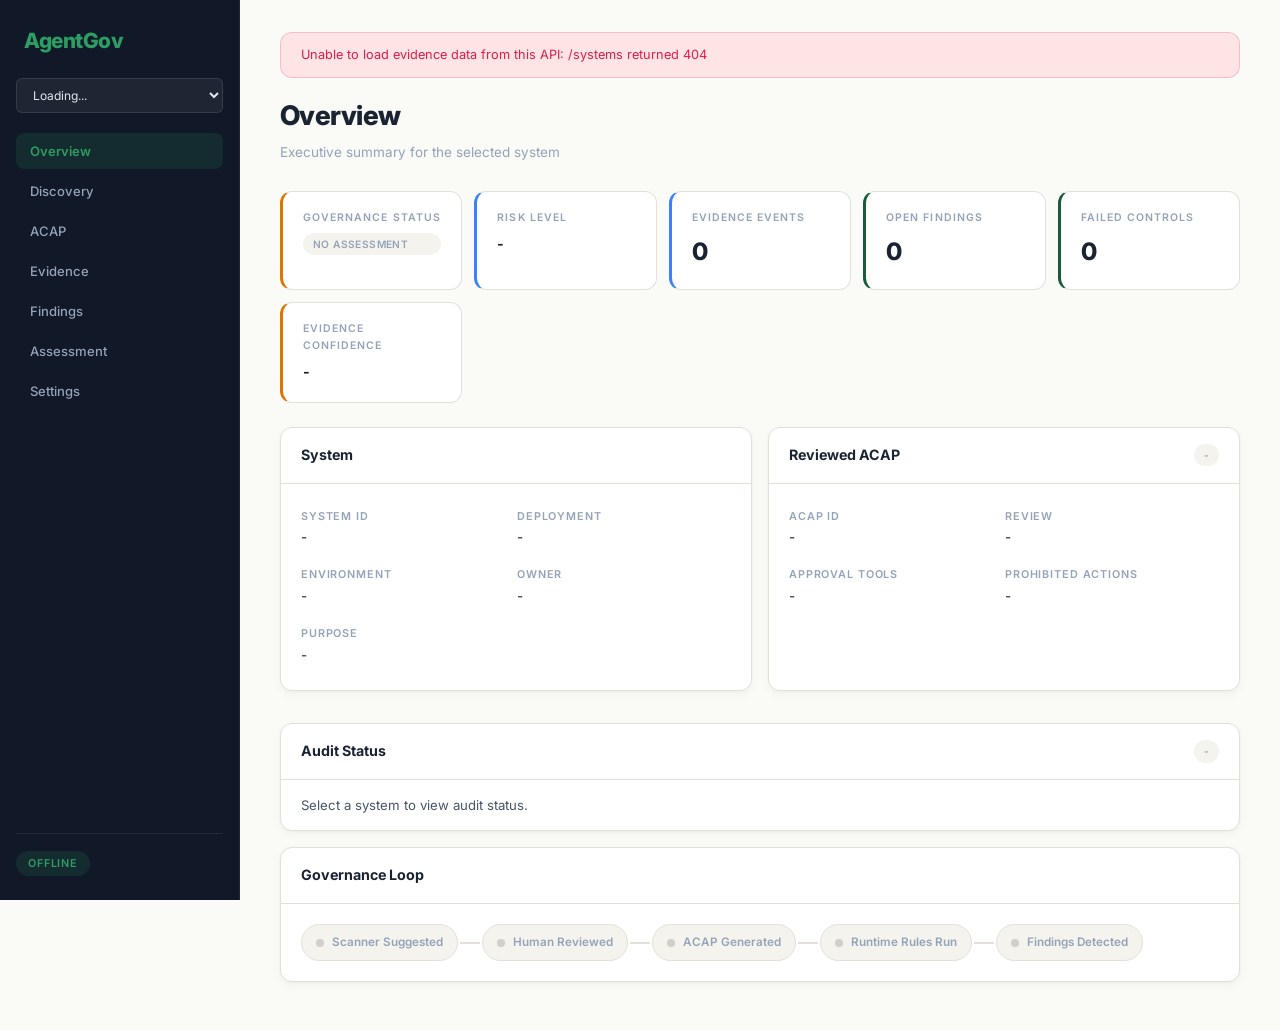
==== services/evidence_api/static/index.html @ bdb76f5e "Initial AgentGov runtime governance platform" ====
<!doctype html>
<html lang="en">
  <head>
    <meta charset="utf-8" />
    <meta name="viewport" content="width=device-width, initial-scale=1" />
    <title>AgentGov - AI Governance Command Center</title>
    <link rel="preconnect" href="https://fonts.googleapis.com" />
    <link rel="preconnect" href="https://fonts.gstatic.com" crossorigin />
    <link href="https://fonts.googleapis.com/css2?family=Inter:wght@400;500;600;700;800&display=swap" rel="stylesheet" />
    <link rel="stylesheet" href="./styles.css" />
  </head>
  <body>
    <div class="app-shell">
      <!-- ── Sidebar ──────────────────────────────────────── -->
      <aside class="sidebar">
        <div class="sidebar-brand">AgentGov</div>
        <select id="systemSelector" class="sidebar-select" aria-label="Select system">
          <option value="">Loading...</option>
        </select>
        <nav class="sidebar-nav">
          <button type="button" class="nav-item active" data-tab="overview">Overview</button>
          <button type="button" class="nav-item" data-tab="discovery">Discovery</button>
          <button type="button" class="nav-item" data-tab="acap">ACAP</button>
          <button type="button" class="nav-item" data-tab="evidence">Evidence</button>
          <button type="button" class="nav-item" data-tab="findings">Findings</button>
          <button type="button" class="nav-item" data-tab="assessment">Assessment</button>
          <button type="button" class="nav-item" data-tab="settings">Settings</button>
        </nav>
        <div class="sidebar-footer">
          <span class="sidebar-status" id="sidebarStatus">Loading</span>
        </div>
      </aside>

      <!-- ── Main content ─────────────────────────────────── -->
      <main class="main-content">
        <div id="errorBanner" class="error-banner hidden" role="alert"></div>

        <!-- ═══ Tab 1: Overview ═══ -->
        <div id="tab-overview" class="tab-panel active">
          <div class="tab-header">
            <div><h1>Overview</h1><p class="tab-subtitle">Executive summary for the selected system</p></div>
          </div>

          <section class="kpi-strip" aria-label="Key indicators">
            <div class="kpi-card" id="kpiStatusCard"><span class="kpi-label">Governance Status</span><span id="kpiStatus" class="kpi-value">-</span><div class="kpi-icon" id="kpiStatusIcon"></div></div>
            <div class="kpi-card accent-info" id="kpiRiskCard"><span class="kpi-label">Risk Level</span><span id="kpiRisk" class="kpi-value">-</span></div>
            <div class="kpi-card accent-info"><span class="kpi-label">Evidence Events</span><strong id="kpiEvents" class="kpi-number">-</strong></div>
            <div class="kpi-card" id="kpiFindingsCard"><span class="kpi-label">Open Findings</span><strong id="kpiFindings" class="kpi-number">-</strong><div class="kpi-icon" id="kpiFindingsIcon"></div></div>
            <div class="kpi-card" id="kpiControlsCard"><span class="kpi-label">Failed Controls</span><strong id="kpiControls" class="kpi-number">-</strong><div class="kpi-icon" id="kpiControlsIcon"></div></div>
            <div class="kpi-card" id="kpiConfidenceCard"><span class="kpi-label">Evidence Confidence</span><span id="kpiConfidence" class="kpi-value">-</span><div class="kpi-icon" id="kpiConfidenceIcon"></div></div>
          </section>

          <div class="card-grid-2">
            <div class="card">
              <div class="card-head"><h2>System</h2></div>
              <dl class="meta-grid">
                <div><dt>System ID</dt><dd id="systemId">-</dd></div>
                <div><dt>Deployment</dt><dd id="systemDeployment">-</dd></div>
                <div><dt>Environment</dt><dd id="systemEnvironment">-</dd></div>
                <div><dt>Owner</dt><dd id="systemOwner">-</dd></div>
                <div class="wide"><dt>Purpose</dt><dd id="systemPurpose">-</dd></div>
              </dl>
            </div>
            <div class="card">
              <div class="card-head"><h2>Reviewed ACAP</h2><span id="acapStatus" class="badge">-</span></div>
              <dl class="meta-grid">
                <div><dt>ACAP ID</dt><dd id="acapId">-</dd></div>
                <div><dt>Review</dt><dd id="acapReview">-</dd></div>
                <div><dt>Approval Tools</dt><dd id="acapApprovalTools">-</dd></div>
                <div><dt>Prohibited Actions</dt><dd id="acapProhibitedCount">-</dd></div>
              </dl>
            </div>
          </div>

          <div class="card" id="auditStatusPanel">
            <div class="card-head"><h2>Audit Status</h2><span id="auditStatusBadge" class="badge">-</span></div>
            <p id="auditNextAction" class="body-text" style="padding:14px 20px;margin:0">-</p>
          </div>

          <div class="card" id="workflowPanel">
            <div class="card-head"><h2>Governance Loop</h2></div>
            <div class="workflow-steps" id="workflowSteps">
              <div class="wf-step" id="wfScan"><span class="wf-dot"></span><span class="wf-label">Scanner Suggested</span></div>
              <div class="wf-arrow"></div>
              <div class="wf-step" id="wfReview"><span class="wf-dot"></span><span class="wf-label">Human Reviewed</span></div>
              <div class="wf-arrow"></div>
              <div class="wf-step" id="wfAcap"><span class="wf-dot"></span><span class="wf-label">ACAP Generated</span></div>
              <div class="wf-arrow"></div>
              <div class="wf-step" id="wfRules"><span class="wf-dot"></span><span class="wf-label">Runtime Rules Run</span></div>
              <div class="wf-arrow"></div>
              <div class="wf-step" id="wfFindings"><span class="wf-dot"></span><span class="wf-label">Findings Detected</span></div>
            </div>
          </div>
        </div>

        <!-- ═══ Tab 2: Discovery ═══ -->
        <div id="tab-discovery" class="tab-panel">
          <div class="tab-header">
            <div><h1>Capability Discovery</h1><p class="tab-subtitle">Scanner-discovered capabilities awaiting review</p></div>
          </div>

          <div class="card" id="discoveryUploadPanel">
            <div class="card-head"><h2>Upload Discovery</h2></div>
            <div class="upload-form">
              <input type="file" id="discoveryFile" accept=".json" />
              <input type="text" id="discoverySystemId" placeholder="System ID" class="form-input" />
              <button type="button" id="btnUploadDiscovery" class="btn-primary">Upload</button>
            </div>
          </div>

          <div class="card" id="scanSummaryPanel" style="display:none">
            <div class="card-head"><h2>Scan Summary</h2><span id="scanUploadId" class="badge">-</span></div>
            <dl class="meta-grid" id="scanSummaryGrid">
              <div><dt>Files Scanned</dt><dd id="scanFilesScanned">-</dd></div>
              <div><dt>Functions Seen</dt><dd id="scanFunctionsSeen">-</dd></div>
              <div><dt>Candidates Found</dt><dd id="scanCandidatesFound">-</dd></div>
              <div><dt>Model Surface</dt><dd id="scanModelSurface">-</dd></div>
              <div><dt>High Risk</dt><dd id="scanHighRisk">-</dd></div>
              <div><dt>Medium Risk</dt><dd id="scanMediumRisk">-</dd></div>
              <div><dt>Low Risk</dt><dd id="scanLowRisk">-</dd></div>
              <div><dt>Uploaded</dt><dd id="scanUploadedAt">-</dd></div>
            </dl>
          </div>

          <div class="risk-filters" id="riskFilters" style="display:none">
            <button type="button" class="filter-btn active" data-risk="all">All</button>
            <button type="button" class="filter-btn" data-risk="high">High</button>
            <button type="button" class="filter-btn" data-risk="medium">Medium</button>
            <button type="button" class="filter-btn" data-risk="low">Low</button>
            <button type="button" class="filter-btn" data-risk="pending">Pending</button>
            <button type="button" class="filter-btn" data-risk="reviewed">Reviewed</button>
          </div>

          <div id="capabilityCards"></div>

          <div class="card" id="modelSurfacePanel" style="display:none">
            <div class="card-head"><h2>Model Usage Surface</h2></div>
            <div class="table-wrap">
              <table class="gov-table">
                <thead><tr><th>Function</th><th>Provider</th><th>File</th><th>Line</th><th>Call Chain</th></tr></thead>
                <tbody id="modelSurfaceBody"></tbody>
              </table>
            </div>
          </div>
        </div>

        <!-- ═══ Tab 3: ACAP ═══ -->
        <div id="tab-acap" class="tab-panel">
          <div class="tab-header">
            <div><h1>ACAP</h1><p class="tab-subtitle">Authorization Contract for Agent Permissions</p></div>
          </div>

          <div class="card" id="acapPreviewPanel" style="display:none">
            <div class="card-head">
              <h2>ACAP Preview</h2>
              <button type="button" id="btnGenerateAcap" class="btn-primary">Generate ACAP Version</button>
            </div>
            <div id="acapPreviewWarning" class="warning-banner" style="display:none"></div>
            <dl class="meta-grid" id="acapPreviewGrid">
              <div><dt>Approved</dt><dd id="previewApproved">0</dd></div>
              <div><dt>Denied</dt><dd id="previewDenied">0</dd></div>
              <div><dt>Pending</dt><dd id="previewPending">0</dd></div>
              <div><dt>False Positives</dt><dd id="previewFP">0</dd></div>
            </dl>
            <div id="acapPreviewAllowed"></div>
            <div id="acapPreviewDeniedList"></div>
          </div>

          <div class="card" id="acapVersionsPanel" style="display:none">
            <div class="card-head">
              <h2>Version History</h2>
              <button type="button" id="btnRunAcapRules" class="btn-secondary" disabled>Run ACAP Rules</button>
            </div>
            <div id="acapVersionsList"></div>
            <p id="runAcapHint" class="hint-text" style="display:none">Generate an ACAP version first.</p>
            <p id="runAcapResult" class="result-text" style="display:none"></p>
          </div>

          <div class="card">
            <div class="card-head"><h2>Tool Authorization</h2><span class="badge" id="draftStatus">-</span></div>
            <div class="table-wrap">
              <table class="gov-table" id="toolReviewTable">
                <thead><tr><th>Tool</th><th>Action Type</th><th>Approval</th><th>Observed Uses</th><th>Authorization</th></tr></thead>
                <tbody id="toolReviewBody"></tbody>
              </table>
            </div>
          </div>

          <div class="card" id="manifestUsagePanel" style="display:none">
            <div class="card-head"><h2>Instrument from Manifest</h2></div>
            <pre class="code-block"><code>from ai_governance import GovernanceClient
gov = GovernanceClient.from_config("governance.yaml")
gov.instrument_from_config()</code></pre>
          </div>

          <div class="card explainer" id="governanceExplainer">
            <p>Scanner output is not authorization. Only reviewed capabilities enter ACAP. Runtime findings compare observed behavior against the active ACAP version.</p>
          </div>
        </div>

        <!-- ═══ Tab 4: Evidence ═══ -->
        <div id="tab-evidence" class="tab-panel">
          <div class="tab-header">
            <div><h1>Runtime Evidence</h1><p class="tab-subtitle">Evidence coverage and runtime event analysis</p></div>
          </div>

          <div class="card">
            <div class="card-head"><h2>Evidence Coverage</h2><span id="coverageEventCount" class="badge">-</span></div>
            <div class="table-wrap">
              <table class="gov-table" id="coverageTable">
                <thead><tr><th>Field</th><th>Status</th><th>Presence</th><th>Note</th></tr></thead>
                <tbody id="coverageBody"></tbody>
              </table>
            </div>
          </div>
        </div>

        <!-- ═══ Tab 5: Findings ═══ -->
        <div id="tab-findings" class="tab-panel">
          <div class="tab-header">
            <div><h1>Findings</h1><p class="tab-subtitle">Governance violations and rule results</p></div>
          </div>

          <div class="findings-layout">
            <aside class="card findings-list-card">
              <div class="card-head"><h2>Finding List</h2></div>
              <div id="findingsList" class="findings-list"></div>
            </aside>

            <section class="card findings-detail-card">
              <div class="card-head" id="detailPanelHead">
                <h2 id="detailTitle">Selected Finding</h2>
                <span id="severityBadge" class="badge">-</span>
              </div>
              <dl class="meta-grid">
                <div><dt>Rule</dt><dd id="detailRule">-</dd></div>
                <div><dt>Session</dt><dd id="detailSession">-</dd></div>
                <div><dt>ACAP</dt><dd id="detailAcap">-</dd></div>
                <div><dt>Outcome</dt><dd id="detailOutcome">-</dd></div>
              </dl>
              <section class="subsection"><h3>What Happened</h3><p id="detailDescription" class="body-text">-</p></section>
              <section class="subsection"><h3>Why It Matters</h3><p id="detailWhyMatters" class="body-text">-</p></section>
              <section class="subsection"><h3>Recommendation</h3><p id="detailRecommendation" class="body-text">-</p></section>
              <section class="subsection" id="controlSection">
                <h3>Failed Control</h3>
                <dl class="meta-grid"><div><dt>Control ID</dt><dd id="detailControlId">-</dd></div><div><dt>Control Title</dt><dd id="detailControlTitle">-</dd></div></dl>
              </section>
              <section class="subsection" id="frameworkSection"><h3>Framework Mappings</h3><div id="frameworkMappings" class="framework-grid"></div></section>
              <section class="subsection"><h3>Linked Evidence Event IDs</h3><div id="eventIds" class="id-list"></div></section>
              <section class="subsection"><h3>Finding Timeline</h3><ol id="timeline" class="timeline"></ol></section>
            </section>
          </div>
        </div>

        <!-- ═══ Tab 6: Assessment ═══ -->
        <div id="tab-assessment" class="tab-panel">
          <div class="tab-header">
            <div><h1>Assessment</h1><p class="tab-subtitle">Governance assessment and framework analysis</p></div>
          </div>

          <div class="card">
            <div class="card-head"><h2>Latest Assessment</h2><span id="overallStatusBadge" class="badge">-</span></div>
            <div id="assessmentContent">
              <dl class="meta-grid">
                <div><dt>Assessment ID</dt><dd id="assessmentId">-</dd></div>
                <div><dt>Assessed At</dt><dd id="assessmentTime">-</dd></div>
                <div><dt>Evidence Confidence</dt><dd id="assessmentConfidence">-</dd></div>
                <div><dt>Failed Controls</dt><dd id="assessmentControls">-</dd></div>
              </dl>
              <div class="card-grid-2 nested">
                <div class="subsection"><h3>Framework Status</h3><table class="gov-table" id="frameworkStatusTable"><thead><tr><th>Framework</th><th>Status</th></tr></thead><tbody id="frameworkStatusBody"></tbody></table></div>
                <div class="subsection"><h3>Recommended Actions</h3><ul id="recommendedActions" class="action-list"></ul></div>
              </div>
            </div>
          </div>

          <div class="card-grid-2">
            <div class="card">
              <div class="card-head"><h2>Risk Profile</h2></div>
              <dl class="meta-grid">
                <div class="wide"><dt>Use Case</dt><dd id="riskUseCase">-</dd></div>
                <div><dt>Environment</dt><dd id="riskEnvironment">-</dd></div>
                <div><dt>Authority Level</dt><dd id="riskAuthority">-</dd></div>
                <div><dt>Autonomy Level</dt><dd id="riskAutonomy">-</dd></div>
                <div><dt>Data Sensitivity</dt><dd id="riskDataSensitivity">-</dd></div>
                <div><dt>Side Effects</dt><dd id="riskSideEffects">-</dd></div>
                <div><dt>Approval Model</dt><dd id="riskApprovalModel">-</dd></div>
                <div><dt>Jurisdiction</dt><dd id="riskJurisdiction">-</dd></div>
              </dl>
            </div>
            <div class="card">
              <div class="card-head"><h2>Framework Applicability</h2></div>
              <div class="table-wrap">
                <table class="gov-table" id="applicabilityTable"><thead><tr><th>Framework</th><th>Applicable</th><th>Reason</th></tr></thead><tbody id="applicabilityBody"></tbody></table>
              </div>
            </div>
          </div>
        </div>

        <!-- ═══ Tab 7: Settings ═══ -->
        <div id="tab-settings" class="tab-panel">
          <div class="tab-header">
            <div><h1>Settings</h1><p class="tab-subtitle">System controls and debug tools</p></div>
          </div>

          <div class="card">
            <div class="card-head"><h2>Actions</h2></div>
            <div class="settings-actions">
              <button type="button" id="demoResetBtn" class="btn-secondary">Reset Demo</button>
              <button type="button" id="runAssessmentBtn" class="btn-primary">Run Assessment</button>
              <button type="button" id="exportReportBtn" class="btn-secondary">Export Report</button>
            </div>
          </div>
        </div>
      </main>
    </div>

    <!-- Edit capability modal -->
    <div id="editCapabilityModal" class="modal-overlay hidden">
      <div class="modal-dialog">
        <div class="card-head"><h2>Edit Capability</h2><button type="button" id="editModalClose" class="modal-close">&times;</button></div>
        <form id="editCapabilityForm" class="edit-form">
          <input type="hidden" id="editCapId" />
          <label>Action Type<select id="editActionType"><option value="">-- keep --</option><option value="read">read</option><option value="write">write</option><option value="delete">delete</option><option value="communicate">communicate</option><option value="execute">execute</option><option value="unknown">unknown</option></select></label>
          <label>Risk<select id="editRisk"><option value="">-- keep --</option><option value="high">high</option><option value="medium">medium</option><option value="low">low</option></select></label>
          <label>Data Classes (comma-separated)<input type="text" id="editDataClasses" placeholder="e.g. financial, pii" /></label>
          <label class="checkbox-label"><input type="checkbox" id="editApprovalRequired" /> Approval Required</label>
          <label class="checkbox-label"><input type="checkbox" id="editSideEffect" /> External Side Effect</label>
          <div class="form-actions"><button type="submit" class="btn-primary">Save Changes</button><button type="button" id="editModalCancel" class="btn-secondary">Cancel</button></div>
        </form>
      </div>
    </div>

    <script src="./app.js"></script>
  </body>
</html>
---- services/evidence_api/static/styles.css ----
/* ── AgentGov Console — Premium Dashboard ──────────────────── */
*,*::before,*::after{box-sizing:border-box;margin:0;padding:0}

:root {
  --bg: #FAFAF7;
  --bg-alt: #F5F3EE;
  --surface: #FFFFFF;
  --border: #e2e0d9;
  --border-strong: #d1cfc8;
  --text: #1a2332;
  --text-secondary: #475569;
  --muted: #94a3b8;
  --green: #1a5c3a;
  --green-hover: #22754a;
  --green-light: #2d9d63;
  --green-soft: #d1fae5;
  --green-softer: #ecfdf5;
  --danger: #e11d48;
  --danger-soft: #ffe4e6;
  --warn: #d97706;
  --warn-soft: #fef3c7;
  --info: #3b82f6;
  --info-soft: #dbeafe;
  --violet: #7c3aed;
  --violet-soft: #ede9fe;
  --sidebar-bg: #111827;
  --sidebar-text: #e2e8f0;
  --sidebar-muted: #94a3b8;
  --sidebar-active: rgba(45,157,99,0.15);
  --radius: 12px;
  --radius-sm: 8px;
  --radius-xs: 6px;
  --shadow: 0 1px 3px rgba(0,0,0,0.04), 0 4px 12px rgba(0,0,0,0.03);
  --shadow-lg: 0 8px 30px rgba(0,0,0,0.08);
  --mono: ui-monospace, 'SF Mono', 'Cascadia Code', 'Fira Code', Consolas, monospace;
  --font: 'Inter', -apple-system, BlinkMacSystemFont, 'Segoe UI', sans-serif;
  --ease: cubic-bezier(0.4, 0, 0.2, 1);
}

html { font-size: 15px; }
body {
  font-family: var(--font);
  background: var(--bg);
  color: var(--text);
  line-height: 1.6;
  -webkit-font-smoothing: antialiased;
  -moz-osx-font-smoothing: grayscale;
}

/* ── App Shell ─────────────────────────────────────────────── */
.app-shell {
  display: grid;
  grid-template-columns: 240px 1fr;
  min-height: 100vh;
}

/* ── Sidebar ───────────────────────────────────────────────── */
.sidebar {
  background: var(--sidebar-bg);
  color: var(--sidebar-text);
  display: flex;
  flex-direction: column;
  padding: 24px 16px;
  position: sticky;
  top: 0;
  height: 100vh;
  overflow-y: auto;
  border-right: 1px solid rgba(255,255,255,0.06);
}

.sidebar-brand {
  font-size: 1.4rem;
  font-weight: 800;
  letter-spacing: -0.02em;
  color: var(--green-light);
  padding: 0 8px 20px;
}

.sidebar-select {
  width: 100%;
  padding: 8px 12px;
  background: rgba(255,255,255,0.06);
  border: 1px solid rgba(255,255,255,0.1);
  border-radius: var(--radius-xs);
  color: var(--sidebar-text);
  font-size: 0.8rem;
  font-family: var(--font);
  margin-bottom: 20px;
  cursor: pointer;
}
.sidebar-select option { background: var(--sidebar-bg); color: var(--sidebar-text); }

.sidebar-nav {
  display: flex;
  flex-direction: column;
  gap: 4px;
  flex: 1;
}

.nav-item {
  display: block;
  width: 100%;
  text-align: left;
  padding: 10px 14px;
  border: none;
  border-radius: var(--radius-sm);
  background: transparent;
  color: var(--sidebar-muted);
  font-size: 0.87rem;
  font-weight: 500;
  font-family: var(--font);
  cursor: pointer;
  transition: all 0.2s var(--ease);
}
.nav-item:hover { background: rgba(255,255,255,0.06); color: var(--sidebar-text); }
.nav-item.active { background: var(--sidebar-active); color: var(--green-light); font-weight: 600; }

.sidebar-footer {
  padding-top: 16px;
  border-top: 1px solid rgba(255,255,255,0.08);
  margin-top: auto;
}

.sidebar-status {
  display: inline-block;
  padding: 4px 12px;
  font-size: 0.72rem;
  font-weight: 600;
  text-transform: uppercase;
  letter-spacing: 0.08em;
  border-radius: 999px;
  background: rgba(45,157,99,0.15);
  color: var(--green-light);
}

/* ── Main Content ──────────────────────────────────────────── */
.main-content {
  padding: 32px 40px;
  overflow-y: auto;
  max-width: 1200px;
}

.tab-panel { display: none; animation: fadeIn 0.25s var(--ease); }
.tab-panel.active { display: block; }
@keyframes fadeIn { from { opacity: 0; transform: translateY(8px); } to { opacity: 1; transform: none; } }

.tab-header { margin-bottom: 28px; }
.tab-header h1 { font-size: 1.8rem; font-weight: 800; letter-spacing: -0.02em; color: var(--text); }
.tab-subtitle { font-size: 0.9rem; color: var(--muted); margin-top: 4px; }

/* ── Cards ─────────────────────────────────────────────────── */
.card {
  background: var(--surface);
  border: 1px solid var(--border);
  border-radius: var(--radius);
  box-shadow: var(--shadow);
  margin-bottom: 16px;
  transition: box-shadow 0.2s var(--ease), transform 0.2s var(--ease);
}
.card:hover { box-shadow: var(--shadow-lg); }

.card-head {
  display: flex;
  align-items: center;
  justify-content: space-between;
  padding: 16px 20px;
  border-bottom: 1px solid var(--border);
  gap: 12px;
  flex-wrap: wrap;
}
.card-head h2 { font-size: 0.95rem; font-weight: 700; color: var(--text); }

.card-grid-2 { display: grid; grid-template-columns: 1fr 1fr; gap: 16px; margin-bottom: 16px; }
.card-grid-2.nested { padding: 0 20px 16px; }

/* ── Panel head (kept for JS compat — aliases card-head) ── */
.panel-head { display: flex; align-items: center; justify-content: space-between; padding: 16px 20px; border-bottom: 1px solid var(--border); gap: 12px; flex-wrap: wrap; }
.panel-head h2 { font-size: 0.95rem; font-weight: 700; color: var(--text); }
.panel-head.sev-high { border-left: 4px solid var(--danger); }

/* ── Meta Grid (replaces system-grid + details-grid) ───── */
.meta-grid {
  display: grid;
  grid-template-columns: repeat(auto-fill, minmax(200px, 1fr));
  gap: 2px;
  padding: 16px 20px;
}
.meta-grid > div { padding: 8px 0; }
.meta-grid dt { font-size: 0.72rem; font-weight: 600; text-transform: uppercase; letter-spacing: 0.08em; color: var(--muted); margin-bottom: 2px; }
.meta-grid dd { font-size: 0.9rem; color: var(--text); word-break: break-word; }
.meta-grid .wide { grid-column: 1 / -1; }

/* aliases for backward compat */
.system-grid { display: grid; grid-template-columns: repeat(auto-fill, minmax(200px, 1fr)); gap: 2px; padding: 16px 20px; }
.system-grid > div { padding: 8px 0; }
.system-grid dt { font-size: 0.72rem; font-weight: 600; text-transform: uppercase; letter-spacing: 0.08em; color: var(--muted); margin-bottom: 2px; }
.system-grid dd { font-size: 0.9rem; color: var(--text); word-break: break-word; }
.system-grid .wide { grid-column: 1 / -1; }
.details-grid { display: grid; grid-template-columns: repeat(auto-fill, minmax(200px, 1fr)); gap: 2px; padding: 16px 20px; }
.details-grid > div { padding: 8px 0; }
.details-grid dt { font-size: 0.72rem; font-weight: 600; text-transform: uppercase; letter-spacing: 0.08em; color: var(--muted); margin-bottom: 2px; }
.details-grid dd { font-size: 0.9rem; color: var(--text); word-break: break-word; }

/* ── KPI Strip ─────────────────────────────────────────────── */
.kpi-strip {
  display: grid;
  grid-template-columns: repeat(auto-fill, minmax(160px, 1fr));
  gap: 12px;
  margin-bottom: 24px;
}

.kpi-card {
  background: var(--surface);
  border: 1px solid var(--border);
  border-radius: var(--radius);
  padding: 18px 20px;
  display: flex;
  flex-direction: column;
  gap: 6px;
  transition: transform 0.2s var(--ease), box-shadow 0.2s var(--ease);
}
.kpi-card:hover { transform: translateY(-2px); box-shadow: var(--shadow-lg); }
.kpi-label { font-size: 0.7rem; font-weight: 600; text-transform: uppercase; letter-spacing: 0.1em; color: var(--muted); }
.kpi-value { font-size: 0.95rem; font-weight: 700; color: var(--text); }
.kpi-number { font-size: 1.6rem; font-weight: 800; color: var(--text); }
.kpi-icon { display: none; }

.kpi-card.accent-ok { border-left: 3px solid var(--green); }
.kpi-card.accent-danger { border-left: 3px solid var(--danger); }
.kpi-card.accent-warning { border-left: 3px solid var(--warn); }
.kpi-card.accent-info { border-left: 3px solid var(--info); }

/* ── Badges ────────────────────────────────────────────────── */
.badge {
  display: inline-block;
  padding: 3px 10px;
  font-size: 0.68rem;
  font-weight: 600;
  text-transform: uppercase;
  letter-spacing: 0.04em;
  border-radius: 999px;
  background: var(--bg-alt);
  color: var(--muted);
  white-space: nowrap;
}
.badge.high, .badge.danger { background: var(--danger-soft); color: var(--danger); }
.badge.medium, .badge.warning { background: var(--warn-soft); color: var(--warn); }
.badge.low, .badge.allowed, .badge.success { background: var(--green-soft); color: var(--green); }
.badge.conditional, .badge.informational { background: var(--warn-soft); color: var(--warn); }
.badge.not-applicable { background: var(--bg-alt); color: var(--muted); }
.badge.acap-violation { background: var(--violet-soft); color: var(--violet); }

/* ── Buttons ───────────────────────────────────────────────── */
.btn-primary {
  display: inline-flex; align-items: center; gap: 6px;
  padding: 9px 20px;
  background: var(--green); color: #fff;
  border: none; border-radius: var(--radius-xs);
  font-size: 0.82rem; font-weight: 600; font-family: var(--font);
  cursor: pointer; transition: all 0.2s var(--ease);
}
.btn-primary:hover { background: var(--green-hover); transform: translateY(-1px); }
.btn-primary:disabled { opacity: 0.5; cursor: default; transform: none; }

.btn-secondary {
  display: inline-flex; align-items: center; gap: 6px;
  padding: 9px 20px;
  background: transparent; color: var(--text);
  border: 1px solid var(--border); border-radius: var(--radius-xs);
  font-size: 0.82rem; font-weight: 600; font-family: var(--font);
  cursor: pointer; transition: all 0.2s var(--ease);
}
.btn-secondary:hover { background: var(--bg-alt); border-color: var(--border-strong); }
.btn-secondary:disabled { opacity: 0.5; cursor: default; }

/* keep old run-btn alias */
.run-btn { display: inline-flex; align-items: center; gap: 6px; padding: 9px 20px; background: var(--green); color: #fff; border: none; border-radius: var(--radius-xs); font-size: 0.82rem; font-weight: 600; font-family: var(--font); cursor: pointer; transition: all 0.2s var(--ease); }
.run-btn:hover { background: var(--green-hover); }
.run-btn:disabled { opacity: 0.5; cursor: default; }
.run-btn.secondary { background: transparent; color: var(--text); border: 1px solid var(--border); }
.run-btn.secondary:hover { background: var(--bg-alt); }

/* ── Tables ────────────────────────────────────────────────── */
.table-wrap { overflow-x: auto; padding: 0 0 8px; }

.gov-table { width: 100%; border-collapse: collapse; font-size: 0.85rem; }
.gov-table th { text-align: left; padding: 10px 16px; font-size: 0.72rem; font-weight: 600; text-transform: uppercase; letter-spacing: 0.08em; color: var(--muted); border-bottom: 1px solid var(--border); }
.gov-table td { padding: 10px 16px; border-bottom: 1px solid var(--border); color: var(--text-secondary); }
.gov-table tr:last-child td { border-bottom: none; }
.gov-table .mono { font-family: var(--mono); font-size: 0.82rem; }

/* ── Workflow Steps ────────────────────────────────────────── */
.workflow-steps { display: flex; align-items: center; padding: 20px; gap: 0; flex-wrap: wrap; }
.wf-step { display: flex; align-items: center; gap: 8px; padding: 8px 14px; border-radius: 999px; font-size: 0.78rem; font-weight: 600; color: var(--muted); background: var(--bg-alt); border: 1px solid var(--border); transition: all 0.3s var(--ease); }
.wf-step.done { background: var(--green-softer); color: var(--green); border-color: rgba(26,92,58,0.2); }
.wf-dot { width: 8px; height: 8px; border-radius: 50%; background: var(--border-strong); flex-shrink: 0; transition: all 0.3s var(--ease); }
.wf-step.done .wf-dot { background: var(--green); box-shadow: 0 0 6px rgba(26,92,58,0.4); }
.wf-arrow { width: 20px; height: 2px; background: var(--border); flex-shrink: 0; margin: 0 2px; }

/* ── Capability Cards ──────────────────────────────────────── */
.capability-card {
  background: var(--surface); border: 1px solid var(--border); border-radius: var(--radius);
  box-shadow: var(--shadow); margin-bottom: 12px; border-left: 4px solid var(--border-strong);
  transition: box-shadow 0.2s var(--ease), transform 0.2s var(--ease);
}
.capability-card:hover { box-shadow: var(--shadow-lg); transform: translateY(-1px); }
.capability-card.risk-high { border-left-color: var(--danger); }
.capability-card.risk-medium { border-left-color: var(--warn); }
.capability-card.risk-low { border-left-color: var(--green); }

.cap-header { display: flex; gap: 8px; align-items: center; padding: 14px 18px; border-bottom: 1px solid var(--border); flex-wrap: wrap; }
.cap-name { font-family: var(--mono); font-size: 0.9rem; font-weight: 700; color: var(--text); }
.cap-meta { display: flex; gap: 16px; padding: 10px 18px; font-size: 0.78rem; color: var(--muted); flex-wrap: wrap; border-bottom: 1px solid rgba(0,0,0,0.04); }
.cap-evidence { padding: 10px 18px; }
.cap-evidence ul { margin: 0; padding-left: 18px; font-size: 0.78rem; color: var(--text-secondary); line-height: 1.8; }
.cap-call-chain { padding: 8px 18px; font-size: 0.72rem; color: var(--muted); font-family: var(--mono); border-top: 1px solid rgba(0,0,0,0.04); }

.cap-actions { display: flex; gap: 8px; padding: 12px 18px; border-top: 1px solid var(--border); flex-wrap: wrap; }
.btn-approve, .btn-edit, .btn-reject, .btn-false-positive {
  border: none; border-radius: var(--radius-xs); padding: 7px 16px;
  font-size: 0.78rem; font-weight: 600; cursor: pointer; font-family: var(--font); transition: all 0.2s var(--ease);
}
.btn-approve { background: var(--green-soft); color: var(--green); }
.btn-approve:hover { background: var(--green); color: #fff; }
.btn-edit { background: var(--info-soft); color: var(--info); }
.btn-edit:hover { background: var(--info); color: #fff; }
.btn-reject { background: var(--danger-soft); color: var(--danger); }
.btn-reject:hover { background: var(--danger); color: #fff; }
.btn-false-positive { background: var(--bg-alt); color: var(--muted); }
.btn-false-positive:hover { background: var(--muted); color: #fff; }

/* ── Findings ──────────────────────────────────────────────── */
.findings-layout { display: grid; grid-template-columns: 300px 1fr; gap: 16px; }
.findings-list-card { max-height: 80vh; overflow-y: auto; }
.findings-list { padding: 8px; }

.finding-button {
  display: block; width: 100%; text-align: left; padding: 12px 14px; margin-bottom: 4px;
  background: transparent; border: 1px solid transparent; border-radius: var(--radius-sm);
  cursor: pointer; transition: all 0.15s var(--ease); font-family: var(--font);
}
.finding-button:hover { background: var(--bg-alt); border-color: var(--border); }
.finding-button.active { background: var(--green-softer); border-color: rgba(26,92,58,0.2); }
.finding-title { display: flex; align-items: center; gap: 8px; flex-wrap: wrap; }
.finding-title span:first-child { font-size: 0.82rem; font-weight: 600; color: var(--text); font-family: var(--mono); }
.finding-meta { font-size: 0.72rem; color: var(--muted); margin-top: 4px; }

/* ── Subsections ───────────────────────────────────────────── */
.subsection { padding: 16px 20px; border-top: 1px solid var(--border); }
.subsection h3 { font-size: 0.78rem; font-weight: 700; text-transform: uppercase; letter-spacing: 0.06em; color: var(--muted); margin-bottom: 8px; }
.body-text { font-size: 0.88rem; color: var(--text-secondary); line-height: 1.7; }

/* ── Framework Grid ────────────────────────────────────────── */
.framework-grid { display: grid; grid-template-columns: repeat(auto-fill, minmax(220px, 1fr)); gap: 12px; }
.framework-card { background: var(--bg-alt); border-radius: var(--radius-sm); padding: 14px; }
.framework-card h4 { font-size: 0.82rem; font-weight: 700; margin-bottom: 8px; color: var(--text); }
.fw-row { font-size: 0.78rem; color: var(--text-secondary); padding: 2px 0; }
.disclaimer { font-size: 0.72rem; color: var(--muted); font-style: italic; margin-top: 6px; }

/* ── ID Chips ──────────────────────────────────────────────── */
.id-list { display: flex; flex-wrap: wrap; gap: 6px; }
.id-chip { display: inline-block; padding: 4px 10px; background: var(--bg-alt); border-radius: var(--radius-xs); font-family: var(--mono); font-size: 0.72rem; color: var(--text-secondary); border: 1px solid var(--border); }

/* ── Timeline ──────────────────────────────────────────────── */
.timeline { list-style: none; padding: 0; }
.timeline-item { display: grid; grid-template-columns: 160px 1fr auto; gap: 12px; padding: 10px 0; border-bottom: 1px solid rgba(0,0,0,0.04); align-items: start; font-size: 0.82rem; }
.timeline-item.linked { background: var(--green-softer); border-radius: var(--radius-xs); padding: 10px 8px; margin: 2px 0; }
.timeline-time { font-size: 0.72rem; color: var(--muted); font-family: var(--mono); }
.timeline-kind { font-weight: 600; color: var(--text); }
.timeline-sub { font-size: 0.72rem; color: var(--muted); margin-top: 2px; }
.timeline-id { font-family: var(--mono); font-size: 0.68rem; color: var(--muted); text-align: right; }

/* ── Risk Filters ──────────────────────────────────────────── */
.risk-filters { display: flex; gap: 6px; margin-bottom: 16px; flex-wrap: wrap; }
.filter-btn {
  background: var(--surface); border: 1px solid var(--border); border-radius: 999px;
  padding: 6px 16px; font-size: 0.75rem; font-weight: 600; cursor: pointer;
  color: var(--muted); text-transform: uppercase; letter-spacing: 0.04em;
  font-family: var(--font); transition: all 0.15s var(--ease);
}
.filter-btn:hover { background: var(--bg-alt); border-color: var(--border-strong); }
.filter-btn.active { background: var(--green-soft); border-color: rgba(26,92,58,0.2); color: var(--green); }

/* ── Upload Form ───────────────────────────────────────────── */
.upload-form { display: flex; gap: 10px; padding: 16px 20px; align-items: center; flex-wrap: wrap; }
.form-input {
  padding: 8px 14px; background: var(--bg); border: 1px solid var(--border);
  border-radius: var(--radius-xs); font-size: 0.85rem; color: var(--text);
  font-family: var(--font); min-width: 180px;
}
.form-input:focus { outline: 2px solid var(--green); outline-offset: 1px; }

/* ── ACAP Version Cards ────────────────────────────────────── */
.acap-version-card {
  display: flex; gap: 10px; align-items: center; padding: 12px 20px;
  border-bottom: 1px solid var(--border); font-size: 0.85rem;
}
.acap-version-card:last-child { border-bottom: none; }
.btn-download {
  margin-left: auto; padding: 5px 14px; font-size: 0.72rem; font-weight: 600;
  background: var(--green-soft); color: var(--green); border-radius: var(--radius-xs);
  text-decoration: none; transition: all 0.15s var(--ease);
}
.btn-download:hover { background: var(--green); color: #fff; }

/* ── Code Block ────────────────────────────────────────────── */
.code-block {
  margin: 0; padding: 18px 20px; font-size: 0.82rem; line-height: 1.8;
  background: var(--sidebar-bg); color: var(--sidebar-text);
  border-radius: 0 0 var(--radius) var(--radius); overflow-x: auto;
  font-family: var(--mono);
}

/* ── Hints / Results ───────────────────────────────────────── */
.hint-text { font-size: 0.78rem; color: var(--warn); padding: 10px 20px; margin: 0; }
.result-text { font-size: 0.78rem; padding: 10px 20px; margin: 0; }
.result-text.wf-success { color: var(--green); }
.result-text.wf-error { color: var(--danger); }
/* backward compat aliases */
.wf-hint { font-size: 0.78rem; color: var(--warn); padding: 10px 20px; margin: 0; }
.wf-result { font-size: 0.78rem; padding: 10px 20px; margin: 0; }
.wf-result.wf-success { color: var(--green); }
.wf-result.wf-error { color: var(--danger); }

/* ── Preview Lists ─────────────────────────────────────────── */
.preview-subhead { font-size: 0.72rem; font-weight: 700; text-transform: uppercase; letter-spacing: 0.06em; color: var(--muted); margin: 14px 20px 4px; }
.preview-list { margin: 0 20px 12px; padding-left: 18px; font-size: 0.85rem; line-height: 1.8; color: var(--text-secondary); }

/* ── Warning Banner ────────────────────────────────────────── */
.warning-banner { background: var(--warn-soft); border: 1px solid rgba(217,119,6,0.2); color: var(--warn); border-radius: var(--radius-xs); padding: 10px 20px; margin: 0 20px 12px; font-size: 0.82rem; font-weight: 600; }
/* backward compat */
.acap-preview-warning { background: var(--warn-soft); border: 1px solid rgba(217,119,6,0.2); color: var(--warn); border-radius: var(--radius-xs); padding: 10px 20px; margin: 0 20px 12px; font-size: 0.82rem; font-weight: 600; }

/* ── Explainer ─────────────────────────────────────────────── */
.explainer { background: var(--bg-alt); border-color: var(--border); }
.explainer p { margin: 0; padding: 16px 20px; font-size: 0.82rem; color: var(--muted); line-height: 1.7; font-style: italic; }
.governance-explainer { background: var(--bg-alt); border-color: var(--border); }
.governance-explainer p { margin: 0; padding: 16px 20px; font-size: 0.82rem; color: var(--muted); line-height: 1.7; font-style: italic; }

/* ── Modal ─────────────────────────────────────────────────── */
.modal-overlay { position: fixed; inset: 0; background: rgba(26,35,50,0.5); backdrop-filter: blur(4px); display: flex; align-items: center; justify-content: center; z-index: 1000; }
.modal-overlay.hidden { display: none; }
.modal-dialog { background: var(--surface); border-radius: var(--radius); box-shadow: var(--shadow-lg); width: min(480px, calc(100% - 32px)); max-height: 80vh; overflow-y: auto; }
.modal-close { background: none; border: none; font-size: 1.2rem; cursor: pointer; color: var(--muted); padding: 4px 8px; }
.modal-close:hover { color: var(--text); }

.edit-form { padding: 18px 20px; display: grid; gap: 14px; }
.edit-form label { display: grid; gap: 4px; font-size: 0.72rem; font-weight: 600; color: var(--muted); text-transform: uppercase; letter-spacing: 0.06em; }
.edit-form select, .edit-form input[type="text"] { background: var(--bg); border: 1px solid var(--border); border-radius: var(--radius-xs); padding: 8px 12px; font-size: 0.85rem; color: var(--text); font-family: var(--font); }
.checkbox-label { display: flex !important; gap: 8px; align-items: center; flex-direction: row !important; }
.form-actions { display: flex; gap: 8px; justify-content: flex-end; padding-top: 10px; border-top: 1px solid var(--border); }

/* ── Error Banner ──────────────────────────────────────────── */
.error-banner { background: var(--danger-soft); border: 1px solid rgba(225,29,72,0.2); color: var(--danger); border-radius: var(--radius); padding: 12px 20px; margin-bottom: 16px; font-size: 0.85rem; }
.error-banner.hidden { display: none; }
/* backward compat */
.error { background: var(--danger-soft); border: 1px solid rgba(225,29,72,0.2); color: var(--danger); border-radius: var(--radius); padding: 12px 20px; margin-bottom: 16px; font-size: 0.85rem; }
.error.hidden { display: none; }

/* ── Empty States ──────────────────────────────────────────── */
.empty { text-align: center; color: var(--muted); padding: 32px 20px; font-size: 0.88rem; line-height: 1.6; }

/* ── Settings Actions ──────────────────────────────────────── */
.settings-actions { display: flex; gap: 12px; padding: 20px; flex-wrap: wrap; }

/* ── Action List ───────────────────────────────────────────── */
.action-list { padding-left: 18px; font-size: 0.85rem; line-height: 1.8; color: var(--text-secondary); }
.action-list li { margin-bottom: 4px; }

/* ── Mono ──────────────────────────────────────────────────── */
.mono { font-family: var(--mono); font-size: 0.82rem; }
.muted { color: var(--muted); }
.hidden { display: none !important; }

/* keep old generate-acap-btn style */
.generate-acap-btn { background: var(--green); color: #fff; font-weight: 700; }
.generate-acap-btn:hover { background: var(--green-hover); }

/* keep old usage-snippet alias */
.usage-snippet { margin: 0; padding: 18px 20px; font-size: 0.82rem; line-height: 1.8; background: var(--sidebar-bg); color: var(--sidebar-text); border-radius: 0 0 var(--radius) var(--radius); overflow-x: auto; font-family: var(--mono); }

/* ── Responsive ────────────────────────────────────────────── */
@media (max-width: 960px) {
  .app-shell { grid-template-columns: 1fr; }
  .sidebar { position: fixed; left: -260px; z-index: 900; transition: left 0.3s var(--ease); width: 240px; }
  .sidebar.open { left: 0; }
  .main-content { padding: 24px 20px; }
  .card-grid-2 { grid-template-columns: 1fr; }
  .findings-layout { grid-template-columns: 1fr; }
  .kpi-strip { grid-template-columns: repeat(3, 1fr); }
  .workflow-steps { gap: 4px; }
  .wf-arrow { width: 12px; }
  .upload-form { flex-direction: column; }
  .cap-actions { flex-direction: column; }
  .timeline-item { grid-template-columns: 1fr; }
}

@media (max-width: 560px) {
  .kpi-strip { grid-template-columns: repeat(2, 1fr); }
  .meta-grid { grid-template-columns: 1fr; }
}
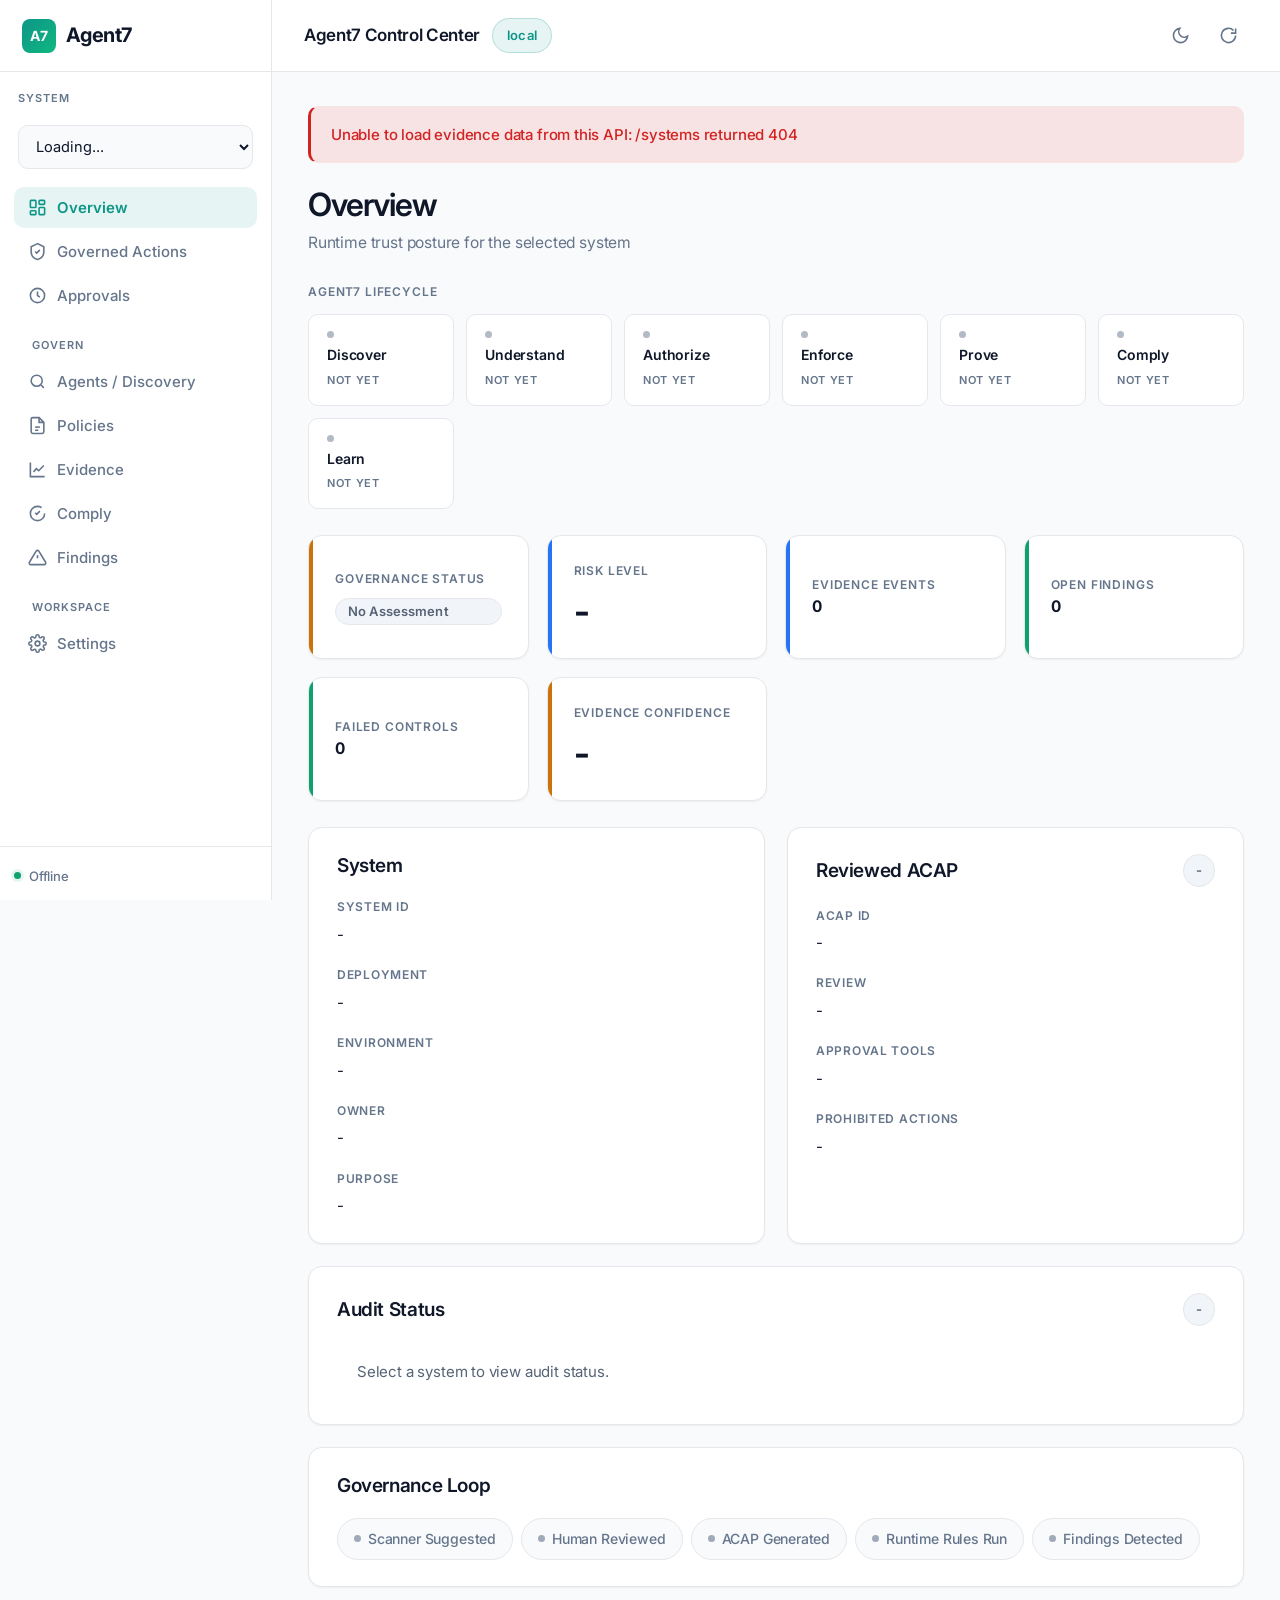
==== commit f045b272: "added enforcement" ====
--- a/services/evidence_api/static/index.html
+++ b/services/evidence_api/static/index.html
@@ -3,43 +3,121 @@
   <head>
     <meta charset="utf-8" />
     <meta name="viewport" content="width=device-width, initial-scale=1" />
-    <title>AgentGov - AI Governance Command Center</title>
+    <title>Agent7 Control Center</title>
+    <meta name="color-scheme" content="light dark" />
     <link rel="preconnect" href="https://fonts.googleapis.com" />
     <link rel="preconnect" href="https://fonts.gstatic.com" crossorigin />
     <link href="https://fonts.googleapis.com/css2?family=Inter:wght@400;500;600;700;800&display=swap" rel="stylesheet" />
     <link rel="stylesheet" href="./styles.css" />
+    <script>
+      // Resolve the theme before first paint so the page never flashes.
+      (function () {
+        try {
+          var stored = localStorage.getItem("agent7-theme");
+          var dark = stored
+            ? stored === "dark"
+            : window.matchMedia("(prefers-color-scheme: dark)").matches;
+          document.documentElement.setAttribute("data-theme", dark ? "dark" : "light");
+        } catch (e) {
+          document.documentElement.setAttribute("data-theme", "light");
+        }
+      })();
+    </script>
   </head>
   <body>
     <div class="app-shell">
       <!-- ── Sidebar ──────────────────────────────────────── -->
-      <aside class="sidebar">
-        <div class="sidebar-brand">AgentGov</div>
+      <aside class="sidebar" id="sidebar">
+        <div class="sidebar-brand"><span class="brand-mark" aria-hidden="true">A7</span>Agent7</div>
+
+        <div class="sidebar-section">System</div>
         <select id="systemSelector" class="sidebar-select" aria-label="Select system">
           <option value="">Loading...</option>
         </select>
-        <nav class="sidebar-nav">
-          <button type="button" class="nav-item active" data-tab="overview">Overview</button>
-          <button type="button" class="nav-item" data-tab="discovery">Discovery</button>
-          <button type="button" class="nav-item" data-tab="acap">ACAP</button>
-          <button type="button" class="nav-item" data-tab="evidence">Evidence</button>
-          <button type="button" class="nav-item" data-tab="findings">Findings</button>
-          <button type="button" class="nav-item" data-tab="assessment">Assessment</button>
-          <button type="button" class="nav-item" data-tab="settings">Settings</button>
+
+        <nav class="sidebar-nav" aria-label="Sections">
+          <button type="button" class="nav-item active" data-tab="overview">
+            <svg class="nav-icon" viewBox="0 0 24 24" fill="none" stroke="currentColor" aria-hidden="true"><rect x="3" y="3" width="7" height="9" rx="1"/><rect x="14" y="3" width="7" height="5" rx="1"/><rect x="14" y="12" width="7" height="9" rx="1"/><rect x="3" y="16" width="7" height="5" rx="1"/></svg>
+            Overview
+          </button>
+          <button type="button" class="nav-item" data-tab="actions">
+            <svg class="nav-icon" viewBox="0 0 24 24" fill="none" stroke="currentColor" aria-hidden="true"><path d="M12 2 4 6v6c0 5 3.4 8.9 8 10 4.6-1.1 8-5 8-10V6l-8-4Z"/><path d="m9 12 2 2 4-4"/></svg>
+            Governed Actions
+          </button>
+          <button type="button" class="nav-item" data-tab="approvals">
+            <svg class="nav-icon" viewBox="0 0 24 24" fill="none" stroke="currentColor" aria-hidden="true"><circle cx="12" cy="12" r="9"/><path d="M12 7v5l3 2"/></svg>
+            Approvals
+            <span class="nav-count" id="navApprovalsCount">0</span>
+          </button>
+
+          <div class="sidebar-section">Govern</div>
+          <button type="button" class="nav-item" data-tab="discovery">
+            <svg class="nav-icon" viewBox="0 0 24 24" fill="none" stroke="currentColor" aria-hidden="true"><circle cx="11" cy="11" r="7"/><path d="m20 20-3.5-3.5"/></svg>
+            Agents / Discovery
+          </button>
+          <button type="button" class="nav-item" data-tab="acap">
+            <svg class="nav-icon" viewBox="0 0 24 24" fill="none" stroke="currentColor" aria-hidden="true"><path d="M14 2H6a2 2 0 0 0-2 2v16a2 2 0 0 0 2 2h12a2 2 0 0 0 2-2V8Z"/><path d="M14 2v6h6"/><path d="M9 14h6"/><path d="M9 18h4"/></svg>
+            Policies
+          </button>
+          <button type="button" class="nav-item" data-tab="evidence">
+            <svg class="nav-icon" viewBox="0 0 24 24" fill="none" stroke="currentColor" aria-hidden="true"><path d="M3 3v18h18"/><path d="m7 15 3.5-4 3 2.5L20 7"/></svg>
+            Evidence
+          </button>
+          <button type="button" class="nav-item" data-tab="assessment">
+            <svg class="nav-icon" viewBox="0 0 24 24" fill="none" stroke="currentColor" aria-hidden="true"><path d="M9 11l2 2 4-4"/><path d="M21 12c0 5-3.8 9-9 9s-9-4-9-9 3.8-9 9-9c1.9 0 3.7.6 5.2 1.6"/></svg>
+            Comply
+          </button>
+          <button type="button" class="nav-item" data-tab="findings">
+            <svg class="nav-icon" viewBox="0 0 24 24" fill="none" stroke="currentColor" aria-hidden="true"><path d="M10.3 3.9 1.8 18a2 2 0 0 0 1.7 3h17a2 2 0 0 0 1.7-3L13.7 3.9a2 2 0 0 0-3.4 0Z"/><path d="M12 9v4"/><path d="M12 17h.01"/></svg>
+            Findings
+            <span class="nav-count" id="navFindingsCount">0</span>
+          </button>
+
+          <div class="sidebar-section">Workspace</div>
+          <button type="button" class="nav-item" data-tab="settings">
+            <svg class="nav-icon" viewBox="0 0 24 24" fill="none" stroke="currentColor" aria-hidden="true"><circle cx="12" cy="12" r="3"/><path d="M19.4 15a1.6 1.6 0 0 0 .3 1.8l.1.1a2 2 0 1 1-2.8 2.8l-.1-.1a1.6 1.6 0 0 0-1.8-.3 1.6 1.6 0 0 0-1 1.5V21a2 2 0 1 1-4 0v-.1A1.6 1.6 0 0 0 9 19.4a1.6 1.6 0 0 0-1.8.3l-.1.1a2 2 0 1 1-2.8-2.8l.1-.1a1.6 1.6 0 0 0 .3-1.8 1.6 1.6 0 0 0-1.5-1H3a2 2 0 1 1 0-4h.1A1.6 1.6 0 0 0 4.6 9a1.6 1.6 0 0 0-.3-1.8l-.1-.1a2 2 0 1 1 2.8-2.8l.1.1a1.6 1.6 0 0 0 1.8.3H9a1.6 1.6 0 0 0 1-1.5V3a2 2 0 1 1 4 0v.1a1.6 1.6 0 0 0 1 1.5 1.6 1.6 0 0 0 1.8-.3l.1-.1a2 2 0 1 1 2.8 2.8l-.1.1a1.6 1.6 0 0 0-.3 1.8V9a1.6 1.6 0 0 0 1.5 1H21a2 2 0 1 1 0 4h-.1a1.6 1.6 0 0 0-1.5 1Z"/></svg>
+            Settings
+          </button>
         </nav>
+
         <div class="sidebar-footer">
           <span class="sidebar-status" id="sidebarStatus">Loading</span>
         </div>
       </aside>
+      <div class="sidebar-backdrop hidden" id="sidebarBackdrop"></div>
 
       <!-- ── Main content ─────────────────────────────────── -->
       <main class="main-content">
+        <header class="topbar">
+          <div class="topbar-left">
+            <button type="button" class="icon-btn menu-btn" id="menuBtn" aria-label="Toggle navigation">
+              <svg viewBox="0 0 24 24" fill="none" stroke="currentColor" aria-hidden="true"><path d="M3 6h18M3 12h18M3 18h18"/></svg>
+            </button>
+            <span class="topbar-title">Agent7 Control Center</span>
+            <span class="env-badge" id="envBadge">local</span>
+          </div>
+          <div class="topbar-right">
+            <button type="button" class="icon-btn" id="themeToggle" aria-label="Toggle dark mode" title="Toggle dark mode">
+              <svg class="icon-moon" viewBox="0 0 24 24" fill="none" stroke="currentColor" aria-hidden="true"><path d="M21 12.8A9 9 0 1 1 11.2 3a7 7 0 0 0 9.8 9.8Z"/></svg>
+              <svg class="icon-sun" viewBox="0 0 24 24" fill="none" stroke="currentColor" aria-hidden="true"><circle cx="12" cy="12" r="4"/><path d="M12 2v2M12 20v2M4.9 4.9l1.4 1.4M17.7 17.7l1.4 1.4M2 12h2M20 12h2M4.9 19.1l1.4-1.4M17.7 6.3l1.4-1.4"/></svg>
+            </button>
+            <button type="button" class="icon-btn" id="refreshBtn" aria-label="Refresh data" title="Refresh">
+              <svg viewBox="0 0 24 24" fill="none" stroke="currentColor" aria-hidden="true"><path d="M21 12a9 9 0 1 1-2.6-6.4"/><path d="M21 3v6h-6"/></svg>
+            </button>
+          </div>
+        </header>
+
+        <div class="main-scroll">
         <div id="errorBanner" class="error-banner hidden" role="alert"></div>
 
         <!-- ═══ Tab 1: Overview ═══ -->
         <div id="tab-overview" class="tab-panel active">
           <div class="tab-header">
-            <div><h1>Overview</h1><p class="tab-subtitle">Executive summary for the selected system</p></div>
-          </div>
+            <div><h1>Overview</h1><p class="tab-subtitle">Runtime trust posture for the selected system</p></div>
+          </div>
+
+          <div class="pillar-caption">Agent7 lifecycle</div>
+          <div class="pillar-ribbon" id="pillarRibbon"></div>
 
           <section class="kpi-strip" aria-label="Key indicators">
             <div class="kpi-card" id="kpiStatusCard"><span class="kpi-label">Governance Status</span><span id="kpiStatus" class="kpi-value">-</span><div class="kpi-icon" id="kpiStatusIcon"></div></div>
@@ -96,7 +174,7 @@
         <!-- ═══ Tab 2: Discovery ═══ -->
         <div id="tab-discovery" class="tab-panel">
           <div class="tab-header">
-            <div><h1>Capability Discovery</h1><p class="tab-subtitle">Scanner-discovered capabilities awaiting review</p></div>
+            <div><h1>Agents / Discovery</h1><p class="tab-subtitle">Scanner-discovered agent capabilities awaiting human review</p></div>
           </div>
 
           <div class="card" id="discoveryUploadPanel">
@@ -147,7 +225,7 @@
         <!-- ═══ Tab 3: ACAP ═══ -->
         <div id="tab-acap" class="tab-panel">
           <div class="tab-header">
-            <div><h1>ACAP</h1><p class="tab-subtitle">Authorization Contract for Agent Permissions</p></div>
+            <div><h1>Policies</h1><p class="tab-subtitle">ACAP &mdash; the approved operating boundary for this system</p></div>
           </div>
 
           <div class="card" id="acapPreviewPanel" style="display:none">
@@ -215,10 +293,94 @@
           </div>
         </div>
 
-        <!-- ═══ Tab 5: Findings ═══ -->
+        <!-- ═══ Tab 5: Governed Actions ═══ -->
+        <div id="tab-actions" class="tab-panel">
+          <div class="tab-header">
+            <div><h1>Governed Actions</h1><p class="tab-subtitle">Pre-execution decisions: what Agent7 allowed, held and blocked</p></div>
+          </div>
+
+
+          <div class="kpi-strip" id="actionKpis"></div>
+
+          <div class="card">
+            <div class="card-head">
+              <h2>Kill Switches</h2>
+              <span id="killSwitchCount" class="badge">-</span>
+            </div>
+            <p class="body-text muted">A kill switch outranks every other rule. Enabling one denies its capabilities on the next call, without redeploying the governed app.</p>
+            <div class="table-wrap">
+              <table class="gov-table">
+                <thead><tr><th>Kill switch</th><th>Targets</th><th>Verdict</th><th>Reason</th><th>State</th><th></th></tr></thead>
+                <tbody id="killSwitchBody"></tbody>
+              </table>
+            </div>
+            <div class="killswitch-form">
+              <input type="text" id="killSwitchId" placeholder="kill switch id, e.g. disable_live_airspace" />
+              <input type="text" id="killSwitchTargets" placeholder="capability names, comma separated" />
+              <input type="text" id="killSwitchReason" placeholder="reason (optional)" />
+              <button type="button" class="btn-primary" id="createKillSwitchBtn">Create Kill Switch</button>
+            </div>
+          </div>
+
+          <div class="card">
+            <div class="card-head">
+              <h2>Latest Governed Actions</h2>
+              <span id="actionCount" class="badge">-</span>
+            </div>
+            <div class="table-wrap">
+              <table class="gov-table" id="actionsTable">
+                <thead><tr><th>Capability</th><th>Verdict</th><th>Outcome</th><th>Mode</th><th>Reason</th><th>Decided by</th><th>When</th></tr></thead>
+                <tbody id="actionsBody"></tbody>
+              </table>
+            </div>
+          </div>
+
+          <div class="card" id="actionDetailCard">
+            <div class="card-head"><h2>Action Detail</h2><span id="actionDetailVerdict" class="badge">-</span></div>
+            <dl class="meta-grid">
+              <div><dt>Action ID</dt><dd id="actionDetailId" class="mono">-</dd></div>
+              <div><dt>Decision ID</dt><dd id="actionDetailDecisionId" class="mono">-</dd></div>
+              <div><dt>Capability</dt><dd id="actionDetailCapability">-</dd></div>
+              <div><dt>Module path</dt><dd id="actionDetailModule" class="mono">-</dd></div>
+              <div><dt>Enforcement mode</dt><dd id="actionDetailMode">-</dd></div>
+              <div><dt>Execution status</dt><dd id="actionDetailStatus">-</dd></div>
+              <div><dt>Reason code</dt><dd id="actionDetailReasonCode">-</dd></div>
+              <div><dt>Kill switch</dt><dd id="actionDetailKillSwitch">-</dd></div>
+              <div><dt>Matched pattern</dt><dd id="actionDetailPattern">-</dd></div>
+              <div><dt>Arguments hash</dt><dd id="actionDetailArgsHash" class="mono">-</dd></div>
+              <div class="wide"><dt>Argument names (values are never stored)</dt><dd id="actionDetailArgNames">-</dd></div>
+              <div class="wide"><dt>Reason</dt><dd id="actionDetailReason">-</dd></div>
+            </dl>
+          </div>
+        </div>
+
+        <!-- ═══ Approvals ═══ -->
+        <div id="tab-approvals" class="tab-panel">
+          <div class="tab-header">
+            <div><h1>Approvals</h1><p class="tab-subtitle">Actions held because they require a verified approval</p></div>
+          </div>
+
+          <div class="kpi-strip" id="approvalKpis"></div>
+
+          <div class="card">
+            <div class="card-head">
+              <h2>Held Actions</h2>
+              <span id="approvalsCount" class="badge">-</span>
+            </div>
+            <p class="body-text muted">Agent7 holds these before execution. A self-asserted <span class="mono">granted</span> flag is not trusted &mdash; only a verified approval releases an action.</p>
+            <div class="table-wrap">
+              <table class="gov-table">
+                <thead><tr><th>Capability</th><th>Verdict</th><th>Outcome</th><th>Mode</th><th>Reason</th><th>When</th></tr></thead>
+                <tbody id="approvalsBody"></tbody>
+              </table>
+            </div>
+          </div>
+        </div>
+
+        <!-- ═══ Tab 6: Findings ═══ -->
         <div id="tab-findings" class="tab-panel">
           <div class="tab-header">
-            <div><h1>Findings</h1><p class="tab-subtitle">Governance violations and rule results</p></div>
+            <div><h1>Findings</h1><p class="tab-subtitle">Policy violations linked to exact evidence events</p></div>
           </div>
 
           <div class="findings-layout">
@@ -255,7 +417,7 @@
         <!-- ═══ Tab 6: Assessment ═══ -->
         <div id="tab-assessment" class="tab-panel">
           <div class="tab-header">
-            <div><h1>Assessment</h1><p class="tab-subtitle">Governance assessment and framework analysis</p></div>
+            <div><h1>Comply</h1><p class="tab-subtitle">Control coverage and framework applicability</p></div>
           </div>
 
           <div class="card">
@@ -300,7 +462,7 @@
         <!-- ═══ Tab 7: Settings ═══ -->
         <div id="tab-settings" class="tab-panel">
           <div class="tab-header">
-            <div><h1>Settings</h1><p class="tab-subtitle">System controls and debug tools</p></div>
+            <div><h1>Settings</h1><p class="tab-subtitle">Workspace controls and demo tools</p></div>
           </div>
 
           <div class="card">
@@ -311,6 +473,7 @@
               <button type="button" id="exportReportBtn" class="btn-secondary">Export Report</button>
             </div>
           </div>
+        </div>
         </div>
       </main>
     </div>
--- a/services/evidence_api/static/styles.css
+++ b/services/evidence_api/static/styles.css
@@ -1,501 +1,916 @@
-/* ── AgentGov Console — Premium Dashboard ──────────────────── */
-*,*::before,*::after{box-sizing:border-box;margin:0;padding:0}
+/* Agent7 Control Center — design system
+   Light + dark via [data-theme] on <html>. All class names are load-bearing:
+   app.js assigns them by string, so none may be renamed. */
+
+*, *::before, *::after { box-sizing: border-box; margin: 0; padding: 0; }
 
 :root {
-  --bg: #FAFAF7;
-  --bg-alt: #F5F3EE;
-  --surface: #FFFFFF;
-  --border: #e2e0d9;
-  --border-strong: #d1cfc8;
-  --text: #1a2332;
-  --text-secondary: #475569;
-  --muted: #94a3b8;
-  --green: #1a5c3a;
-  --green-hover: #22754a;
-  --green-light: #2d9d63;
-  --green-soft: #d1fae5;
-  --green-softer: #ecfdf5;
-  --danger: #e11d48;
-  --danger-soft: #ffe4e6;
-  --warn: #d97706;
-  --warn-soft: #fef3c7;
-  --info: #3b82f6;
-  --info-soft: #dbeafe;
-  --violet: #7c3aed;
-  --violet-soft: #ede9fe;
-  --sidebar-bg: #111827;
-  --sidebar-text: #e2e8f0;
-  --sidebar-muted: #94a3b8;
-  --sidebar-active: rgba(45,157,99,0.15);
-  --radius: 12px;
-  --radius-sm: 8px;
-  --radius-xs: 6px;
-  --shadow: 0 1px 3px rgba(0,0,0,0.04), 0 4px 12px rgba(0,0,0,0.03);
-  --shadow-lg: 0 8px 30px rgba(0,0,0,0.08);
+  /* Surfaces */
+  --bg: hsl(210 20% 98%);
+  --bg-alt: hsl(210 40% 96%);
+  --surface: hsl(0 0% 100%);
+  --surface-2: hsl(210 40% 98%);
+  --surface-hover: hsl(210 40% 96%);
+
+  /* Text */
+  --text: hsl(222 47% 11%);
+  --text-secondary: hsl(215 16% 40%);
+  --muted: hsl(215 16% 47%);
+
+  /* Lines */
+  --border: hsl(220 13% 91%);
+  --border-strong: hsl(220 13% 84%);
+
+  /* Brand — teal */
+  --primary: hsl(174 84% 32%);
+  --primary-hover: hsl(174 84% 27%);
+  --primary-fg: hsl(0 0% 100%);
+  --primary-soft: hsl(174 84% 32% / 0.10);
+  --primary-softer: hsl(174 84% 32% / 0.05);
+  --primary-ring: hsl(174 84% 32% / 0.22);
+
+  /* Legacy aliases — still referenced by name across older rules */
+  --green: var(--primary);
+  --green-hover: var(--primary-hover);
+  --green-light: hsl(160 84% 39%);
+  --green-soft: hsl(160 84% 39% / 0.12);
+  --green-softer: hsl(160 84% 39% / 0.06);
+
+  /* Status */
+  --success: hsl(160 84% 34%);
+  --success-soft: hsl(160 84% 39% / 0.12);
+  --danger: hsl(0 72% 48%);
+  --danger-soft: hsl(0 84% 60% / 0.12);
+  --warn: hsl(32 90% 42%);
+  --warn-soft: hsl(38 92% 50% / 0.15);
+  --info: hsl(217 91% 55%);
+  --info-soft: hsl(217 91% 60% / 0.12);
+  --violet: hsl(262 83% 58%);
+  --violet-soft: hsl(262 83% 58% / 0.12);
+
+  /* Sidebar — light in light mode, matching the reference */
+  --sidebar-bg: hsl(0 0% 100%);
+  --sidebar-text: hsl(222 47% 11%);
+  --sidebar-muted: hsl(215 16% 47%);
+  --sidebar-border: hsl(220 13% 91%);
+  --sidebar-active: hsl(174 84% 32% / 0.10);
+  --sidebar-hover: hsl(210 40% 96%);
+
+  /* Geometry */
+  --radius: 14px;
+  --radius-sm: 10px;
+  --radius-xs: 7px;
+  --shadow-xs: 0 1px 2px hsl(222 47% 11% / 0.05);
+  --shadow: 0 1px 3px hsl(222 47% 11% / 0.06), 0 1px 2px hsl(222 47% 11% / 0.04);
+  --shadow-lg: 0 10px 30px hsl(222 47% 11% / 0.10);
+
   --mono: ui-monospace, 'SF Mono', 'Cascadia Code', 'Fira Code', Consolas, monospace;
   --font: 'Inter', -apple-system, BlinkMacSystemFont, 'Segoe UI', sans-serif;
   --ease: cubic-bezier(0.4, 0, 0.2, 1);
-}
-
-html { font-size: 15px; }
+
+  --sidebar-w: 272px;
+  --topbar-h: 72px;
+  --content-max: 1560px;
+
+  color-scheme: light;
+}
+
+:root[data-theme="dark"] {
+  --bg: hsl(222 47% 8%);
+  --bg-alt: hsl(217 33% 12%);
+  --surface: hsl(222 47% 11%);
+  --surface-2: hsl(217 33% 14%);
+  --surface-hover: hsl(217 33% 17%);
+
+  --text: hsl(210 40% 98%);
+  --text-secondary: hsl(215 20% 72%);
+  --muted: hsl(215 20% 60%);
+
+  --border: hsl(217 33% 20%);
+  --border-strong: hsl(217 33% 28%);
+
+  --primary: hsl(174 84% 42%);
+  --primary-hover: hsl(174 84% 50%);
+  --primary-fg: hsl(222 47% 8%);
+  --primary-soft: hsl(174 84% 42% / 0.16);
+  --primary-softer: hsl(174 84% 42% / 0.08);
+  --primary-ring: hsl(174 84% 42% / 0.30);
+
+  --green-light: hsl(160 70% 45%);
+  --green-soft: hsl(160 70% 45% / 0.16);
+  --green-softer: hsl(160 70% 45% / 0.08);
+
+  --success: hsl(160 70% 45%);
+  --success-soft: hsl(160 70% 45% / 0.16);
+  --danger: hsl(0 72% 62%);
+  --danger-soft: hsl(0 72% 60% / 0.18);
+  --warn: hsl(38 92% 58%);
+  --warn-soft: hsl(38 92% 50% / 0.18);
+  --info: hsl(217 91% 65%);
+  --info-soft: hsl(217 91% 60% / 0.18);
+  --violet: hsl(262 83% 70%);
+  --violet-soft: hsl(262 83% 70% / 0.18);
+
+  --sidebar-bg: hsl(222 47% 9%);
+  --sidebar-text: hsl(210 40% 98%);
+  --sidebar-muted: hsl(215 20% 60%);
+  --sidebar-border: hsl(217 33% 18%);
+  --sidebar-active: hsl(174 84% 42% / 0.16);
+  --sidebar-hover: hsl(217 33% 15%);
+
+  --shadow-xs: 0 1px 2px hsl(0 0% 0% / 0.3);
+  --shadow: 0 1px 3px hsl(0 0% 0% / 0.4);
+  --shadow-lg: 0 10px 30px hsl(0 0% 0% / 0.5);
+
+  color-scheme: dark;
+}
+
+html { font-size: 16px; }
+
 body {
   font-family: var(--font);
   background: var(--bg);
   color: var(--text);
-  line-height: 1.6;
+  line-height: 1.55;
+  letter-spacing: -0.011em;
   -webkit-font-smoothing: antialiased;
   -moz-osx-font-smoothing: grayscale;
 }
 
-/* ── App Shell ─────────────────────────────────────────────── */
+h1, h2, h3, h4 { font-weight: 600; letter-spacing: -0.02em; line-height: 1.25; }
+
+::selection { background: var(--primary-soft); }
+
+:focus-visible {
+  outline: 2px solid var(--primary);
+  outline-offset: 2px;
+  border-radius: var(--radius-xs);
+}
+
+/* ── App shell ─────────────────────────────────────────────── */
 .app-shell {
   display: grid;
-  grid-template-columns: 240px 1fr;
+  grid-template-columns: var(--sidebar-w) 1fr;
   min-height: 100vh;
 }
 
 /* ── Sidebar ───────────────────────────────────────────────── */
 .sidebar {
   background: var(--sidebar-bg);
-  color: var(--sidebar-text);
+  border-right: 1px solid var(--sidebar-border);
   display: flex;
   flex-direction: column;
-  padding: 24px 16px;
   position: sticky;
   top: 0;
   height: 100vh;
   overflow-y: auto;
-  border-right: 1px solid rgba(255,255,255,0.06);
+  z-index: 40;
 }
 
 .sidebar-brand {
-  font-size: 1.4rem;
-  font-weight: 800;
+  display: flex;
+  align-items: center;
+  gap: 10px;
+  height: var(--topbar-h);
+  padding: 0 22px;
+  border-bottom: 1px solid var(--sidebar-border);
+  font-size: 1.25rem;
+  font-weight: 700;
+  letter-spacing: -0.03em;
+  color: var(--sidebar-text);
+  flex-shrink: 0;
+}
+
+.brand-mark {
+  width: 34px; height: 34px;
+  flex-shrink: 0;
+  border-radius: 8px;
+  background: linear-gradient(135deg, var(--primary), var(--green-light));
+  color: #fff;
+  display: grid;
+  place-items: center;
+  font-size: 0.875rem;
+  font-weight: 700;
   letter-spacing: -0.02em;
-  color: var(--green-light);
-  padding: 0 8px 20px;
+}
+
+.sidebar-section {
+  padding: 18px 18px 4px;
+  font-size: 0.6875rem;
+  font-weight: 600;
+  text-transform: uppercase;
+  letter-spacing: 0.09em;
+  color: var(--sidebar-muted);
 }
 
 .sidebar-select {
+  margin: 14px 18px 6px;
+  padding: 11px 13px;
+  font-family: var(--font);
+  font-size: 0.9125rem;
+  color: var(--sidebar-text);
+  background: var(--surface-2);
+  border: 1px solid var(--sidebar-border);
+  border-radius: var(--radius-sm);
+  cursor: pointer;
+  transition: border-color 0.15s var(--ease);
+}
+.sidebar-select:hover { border-color: var(--border-strong); }
+
+.sidebar-nav {
+  display: flex;
+  flex-direction: column;
+  gap: 3px;
+  padding: 12px 14px;
+}
+
+.nav-item {
+  display: flex;
+  align-items: center;
+  gap: 10px;
   width: 100%;
-  padding: 8px 12px;
-  background: rgba(255,255,255,0.06);
-  border: 1px solid rgba(255,255,255,0.1);
-  border-radius: var(--radius-xs);
-  color: var(--sidebar-text);
-  font-size: 0.8rem;
+  padding: 11px 14px;
   font-family: var(--font);
-  margin-bottom: 20px;
+  font-size: 0.9375rem;
+  font-weight: 500;
+  color: var(--sidebar-muted);
+  background: none;
+  border: none;
+  border-radius: var(--radius-sm);
   cursor: pointer;
-}
-.sidebar-select option { background: var(--sidebar-bg); color: var(--sidebar-text); }
-
-.sidebar-nav {
-  display: flex;
-  flex-direction: column;
-  gap: 4px;
-  flex: 1;
-}
-
-.nav-item {
-  display: block;
+  text-align: left;
+  transition: background 0.14s var(--ease), color 0.14s var(--ease);
+}
+.nav-item:hover { background: var(--sidebar-hover); color: var(--sidebar-text); }
+.nav-item.active { background: var(--sidebar-active); color: var(--primary); font-weight: 600; }
+
+.nav-icon { width: 19px; height: 19px; flex-shrink: 0; stroke-width: 2; }
+.nav-item.active .nav-icon { color: var(--primary); }
+
+.nav-count {
+  margin-left: auto;
+  min-width: 24px;
+  padding: 2px 8px;
+  font-size: 0.75rem;
+  font-weight: 600;
+  text-align: center;
+  color: var(--muted);
+  background: var(--surface-hover);
+  border-radius: 999px;
+}
+.nav-item.active .nav-count { color: var(--primary); background: var(--primary-soft); }
+
+.sidebar-footer {
+  margin-top: auto;
+  padding: 14px;
+  border-top: 1px solid var(--sidebar-border);
+}
+
+.sidebar-status {
+  display: inline-flex;
+  align-items: center;
+  gap: 8px;
+  font-size: 0.8125rem;
+  font-weight: 500;
+  color: var(--muted);
+}
+.sidebar-status::before {
+  content: "";
+  width: 7px; height: 7px;
+  border-radius: 50%;
+  background: var(--success);
+  box-shadow: 0 0 0 3px var(--success-soft);
+}
+
+/* ── Topbar ────────────────────────────────────────────────── */
+.topbar {
+  position: sticky;
+  top: 0;
+  z-index: 30;
+  height: var(--topbar-h);
+  display: flex;
+  align-items: center;
+  justify-content: space-between;
+  gap: 18px;
+  /* Keeps topbar content aligned with the centered .main-scroll at any width. */
+  padding-inline: max(32px, calc((100% - var(--content-max)) / 2 + 32px));
+  background: color-mix(in srgb, var(--surface) 92%, transparent);
+  backdrop-filter: saturate(180%) blur(8px);
+  border-bottom: 1px solid var(--border);
+}
+
+.topbar-left { display: flex; align-items: center; gap: 12px; min-width: 0; }
+.topbar-right { display: flex; align-items: center; gap: 8px; }
+
+.topbar-title { font-size: 1.0625rem; font-weight: 600; letter-spacing: -0.02em; white-space: nowrap; }
+
+.env-badge {
+  display: inline-flex;
+  align-items: center;
+  gap: 6px;
+  padding: 6px 14px;
+  font-size: 0.8125rem;
+  font-weight: 600;
+  letter-spacing: 0.02em;
+  color: var(--primary);
+  background: var(--primary-soft);
+  border: 1px solid var(--primary-ring);
+  border-radius: 999px;
+  white-space: nowrap;
+}
+
+.icon-btn {
+  display: grid;
+  place-items: center;
+  width: 40px; height: 40px;
+  color: var(--muted);
+  background: none;
+  border: 1px solid transparent;
+  border-radius: var(--radius-sm);
+  cursor: pointer;
+  transition: background 0.14s var(--ease), color 0.14s var(--ease), border-color 0.14s var(--ease);
+}
+.icon-btn:hover { background: var(--surface-hover); color: var(--text); border-color: var(--border); }
+.icon-btn svg { width: 19px; height: 19px; stroke-width: 2; }
+.icon-btn.spinning svg { animation: spin 0.7s linear infinite; }
+@keyframes spin { to { transform: rotate(360deg); } }
+
+/* Theme toggle shows the icon for the mode you'd switch TO. */
+:root[data-theme="dark"] .icon-sun { display: block; }
+:root[data-theme="dark"] .icon-moon { display: none; }
+.icon-sun { display: none; }
+.icon-moon { display: block; }
+
+/* ── Main ──────────────────────────────────────────────────── */
+.main-content { display: flex; flex-direction: column; min-width: 0; }
+.main-scroll {
   width: 100%;
-  text-align: left;
-  padding: 10px 14px;
-  border: none;
-  border-radius: var(--radius-sm);
-  background: transparent;
-  color: var(--sidebar-muted);
-  font-size: 0.87rem;
-  font-weight: 500;
-  font-family: var(--font);
-  cursor: pointer;
-  transition: all 0.2s var(--ease);
-}
-.nav-item:hover { background: rgba(255,255,255,0.06); color: var(--sidebar-text); }
-.nav-item.active { background: var(--sidebar-active); color: var(--green-light); font-weight: 600; }
-
-.sidebar-footer {
-  padding-top: 16px;
-  border-top: 1px solid rgba(255,255,255,0.08);
-  margin-top: auto;
-}
-
-.sidebar-status {
-  display: inline-block;
-  padding: 4px 12px;
-  font-size: 0.72rem;
-  font-weight: 600;
-  text-transform: uppercase;
-  letter-spacing: 0.08em;
-  border-radius: 999px;
-  background: rgba(45,157,99,0.15);
-  color: var(--green-light);
-}
-
-/* ── Main Content ──────────────────────────────────────────── */
-.main-content {
-  padding: 32px 40px;
-  overflow-y: auto;
-  max-width: 1200px;
-}
-
-.tab-panel { display: none; animation: fadeIn 0.25s var(--ease); }
+  max-width: var(--content-max);
+  margin: 0 auto;
+  padding: 34px 36px 80px;
+}
+
+.tab-panel { display: none; animation: fadeIn 0.22s var(--ease); }
 .tab-panel.active { display: block; }
-@keyframes fadeIn { from { opacity: 0; transform: translateY(8px); } to { opacity: 1; transform: none; } }
-
-.tab-header { margin-bottom: 28px; }
-.tab-header h1 { font-size: 1.8rem; font-weight: 800; letter-spacing: -0.02em; color: var(--text); }
-.tab-subtitle { font-size: 0.9rem; color: var(--muted); margin-top: 4px; }
+@keyframes fadeIn { from { opacity: 0; transform: translateY(6px); } to { opacity: 1; transform: none; } }
+
+.tab-header {
+  display: flex;
+  align-items: flex-start;
+  justify-content: space-between;
+  gap: 16px;
+  flex-wrap: wrap;
+  margin-bottom: 28px;
+}
+.tab-header h1 { font-size: 2rem; letter-spacing: -0.03em; }
+.tab-subtitle { margin-top: 6px; font-size: 0.975rem; color: var(--muted); }
 
 /* ── Cards ─────────────────────────────────────────────────── */
 .card {
   background: var(--surface);
   border: 1px solid var(--border);
   border-radius: var(--radius);
-  box-shadow: var(--shadow);
-  margin-bottom: 16px;
-  transition: box-shadow 0.2s var(--ease), transform 0.2s var(--ease);
-}
-.card:hover { box-shadow: var(--shadow-lg); }
+  padding: 26px 28px;
+  margin-bottom: 22px;
+  box-shadow: var(--shadow-xs);
+  transition: border-color 0.16s var(--ease), box-shadow 0.16s var(--ease);
+}
+.card:hover { border-color: var(--border-strong); }
 
 .card-head {
   display: flex;
   align-items: center;
   justify-content: space-between;
-  padding: 16px 20px;
+  gap: 14px;
+  flex-wrap: wrap;
+  margin-bottom: 20px;
+}
+.card-head h2 { font-size: 1.1875rem; }
+
+.card-grid-2 { display: grid; grid-template-columns: repeat(2, minmax(0, 1fr)); gap: 22px; }
+.card-grid-2.nested > .card { margin-bottom: 0; }
+
+.panel-head {
+  display: flex;
+  align-items: center;
+  justify-content: space-between;
+  gap: 12px;
+  margin-bottom: 20px;
+  padding-bottom: 16px;
   border-bottom: 1px solid var(--border);
+}
+.panel-head h2 { font-size: 1.1875rem; }
+.panel-head.sev-high { border-bottom-color: var(--danger); }
+
+.meta-grid, .system-grid, .details-grid {
+  display: grid;
+  grid-template-columns: repeat(auto-fit, minmax(200px, 1fr));
+  gap: 20px 26px;
+}
+.meta-grid > div.wide, .system-grid > div.wide { grid-column: 1 / -1; }
+.meta-grid dt, .system-grid dt {
+  font-size: 0.75rem;
+  font-weight: 600;
+  text-transform: uppercase;
+  letter-spacing: 0.06em;
+  color: var(--muted);
+  margin-bottom: 6px;
+}
+.meta-grid dd, .system-grid dd { font-size: 0.9375rem; color: var(--text); word-break: break-word; }
+
+.subsection { margin-top: 24px; }
+.subsection h3 {
+  font-size: 0.75rem;
+  font-weight: 600;
+  text-transform: uppercase;
+  letter-spacing: 0.06em;
+  color: var(--muted);
+  margin-bottom: 10px;
+}
+.body-text { font-size: 0.9375rem; line-height: 1.65; color: var(--text-secondary); }
+
+/* ── KPI cards ─────────────────────────────────────────────── */
+.kpi-strip {
+  display: grid;
+  grid-template-columns: repeat(auto-fit, minmax(212px, 1fr));
+  gap: 18px;
+  margin-bottom: 26px;
+}
+
+.kpi-card {
+  position: relative;
+  overflow: hidden;
+  background: var(--surface);
+  border: 1px solid var(--border);
+  border-radius: var(--radius);
+  min-height: 124px;
+  display: flex;
+  flex-direction: column;
+  justify-content: center;
+  padding: 24px 26px;
+  box-shadow: var(--shadow-xs);
+  transition: border-color 0.16s var(--ease), transform 0.16s var(--ease), box-shadow 0.16s var(--ease);
+}
+.kpi-card:hover { border-color: var(--primary-ring); transform: translateY(-2px); box-shadow: var(--shadow); }
+.kpi-card::before {
+  content: "";
+  position: absolute;
+  inset: 0 auto 0 0;
+  width: 4px;
+  background: var(--border-strong);
+}
+.kpi-card.accent-ok::before { background: var(--success); }
+.kpi-card.accent-danger::before { background: var(--danger); }
+.kpi-card.accent-warning::before { background: var(--warn); }
+.kpi-card.accent-info::before { background: var(--info); }
+
+.kpi-label {
+  font-size: 0.75rem;
+  font-weight: 600;
+  text-transform: uppercase;
+  letter-spacing: 0.07em;
+  color: var(--muted);
+}
+.kpi-value {
+  margin-top: 10px;
+  font-size: 2.25rem;
+  font-weight: 650;
+  letter-spacing: -0.03em;
+  line-height: 1.15;
+  color: var(--text);
+}
+.kpi-value.kpi-allowed { color: var(--success); }
+.kpi-value.kpi-high, .kpi-value.kpi-danger { color: var(--danger); }
+.kpi-value.kpi-medium, .kpi-value.kpi-warning { color: var(--warn); }
+.kpi-value.kpi-informational { color: var(--info); }
+.kpi-value.kpi-not-applicable { color: var(--muted); }
+.kpi-number { font-variant-numeric: tabular-nums; }
+.kpi-icon { display: none; }
+
+/* ── Badges ────────────────────────────────────────────────── */
+.badge {
+  display: inline-flex;
+  align-items: center;
+  gap: 5px;
+  padding: 5px 12px;
+  font-size: 0.8125rem;
+  font-weight: 600;
+  letter-spacing: 0.01em;
+  color: var(--text-secondary);
+  background: var(--surface-hover);
+  border: 1px solid var(--border);
+  border-radius: 999px;
+  white-space: nowrap;
+}
+.badge.allowed, .badge.success { color: var(--success); background: var(--success-soft); border-color: transparent; }
+.badge.high, .badge.danger, .badge.acap-violation { color: var(--danger); background: var(--danger-soft); border-color: transparent; }
+.badge.medium, .badge.warning, .badge.conditional { color: var(--warn); background: var(--warn-soft); border-color: transparent; }
+.badge.low, .badge.informational { color: var(--info); background: var(--info-soft); border-color: transparent; }
+.badge.not-applicable { color: var(--muted); background: var(--surface-hover); }
+
+/* ── Buttons ───────────────────────────────────────────────── */
+.btn-primary, .btn-secondary, .btn-download, .run-btn, .generate-acap-btn {
+  display: inline-flex;
+  align-items: center;
+  gap: 7px;
+  padding: 11px 20px;
+  font-family: var(--font);
+  font-size: 0.875rem;
+  font-weight: 600;
+  border-radius: var(--radius-sm);
+  border: 1px solid transparent;
+  cursor: pointer;
+  text-decoration: none;
+  white-space: nowrap;
+  transition: background 0.14s var(--ease), border-color 0.14s var(--ease), color 0.14s var(--ease);
+}
+.btn-primary, .generate-acap-btn { color: var(--primary-fg); background: var(--primary); }
+.btn-primary:hover, .generate-acap-btn:hover { background: var(--primary-hover); }
+.btn-primary:disabled { opacity: 0.55; cursor: not-allowed; }
+
+.btn-secondary, .btn-download, .run-btn.secondary {
+  color: var(--text); background: var(--surface); border-color: var(--border);
+}
+.btn-secondary:hover, .btn-download:hover, .run-btn.secondary:hover {
+  background: var(--surface-hover); border-color: var(--border-strong);
+}
+
+/* ── Tables ────────────────────────────────────────────────── */
+.table-wrap {
+  overflow-x: auto;
+  border: 1px solid var(--border);
+  border-radius: var(--radius-sm);
+}
+
+.gov-table { width: 100%; border-collapse: collapse; font-size: 0.9125rem; }
+.gov-table thead th {
+  position: sticky; top: 0;
+  padding: 15px 20px;
+  font-size: 0.75rem;
+  font-weight: 600;
+  text-transform: uppercase;
+  letter-spacing: 0.07em;
+  text-align: left;
+  color: var(--muted);
+  background: var(--surface-2);
+  border-bottom: 1px solid var(--border);
+  white-space: nowrap;
+}
+.gov-table td {
+  height: 56px;
+  padding: 14px 20px;
+  border-bottom: 1px solid var(--border);
+  color: var(--text-secondary);
+  vertical-align: middle;
+}
+.gov-table tbody tr:last-child td { border-bottom: none; }
+.gov-table tbody tr { transition: background 0.12s var(--ease); }
+.gov-table tbody tr:hover { background: var(--surface-2); }
+.gov-table tr.selected { background: var(--primary-softer); box-shadow: inset 3px 0 0 var(--primary); }
+.gov-table .mono, .gov-table td.mono { font-family: var(--mono); font-size: 0.85rem; }
+
+/* ── Workflow steps ────────────────────────────────────────── */
+.workflow-steps { display: flex; align-items: center; gap: 4px; flex-wrap: wrap; }
+.wf-step {
+  display: inline-flex;
+  align-items: center;
+  gap: 7px;
+  padding: 9px 16px;
+  font-size: 0.875rem;
+  font-weight: 500;
+  color: var(--muted);
+  background: var(--surface-2);
+  border: 1px solid var(--border);
+  border-radius: 999px;
+}
+.wf-step.done { color: var(--success); background: var(--success-soft); border-color: transparent; }
+.wf-dot { width: 7px; height: 7px; border-radius: 50%; background: currentColor; opacity: 0.6; }
+.wf-step.done .wf-dot { opacity: 1; }
+.wf-arrow { color: var(--muted); opacity: 0.5; font-size: 0.8rem; }
+
+.hint-text, .wf-hint { font-size: 0.875rem; color: var(--muted); margin-top: 12px; }
+.result-text, .wf-result { margin-top: 14px; font-size: 0.9125rem; font-weight: 500; }
+.result-text.wf-success, .wf-result.wf-success { color: var(--success); }
+.result-text.wf-error, .wf-result.wf-error { color: var(--danger); }
+
+/* ── Seven pillars ─────────────────────────────────────────── */
+.pillar-ribbon {
+  display: grid;
+  grid-template-columns: repeat(auto-fit, minmax(142px, 1fr));
+  gap: 12px;
+  margin-bottom: 26px;
+}
+.pillar {
+  display: flex;
+  flex-direction: column;
+  gap: 6px;
+  padding: 16px 18px;
+  background: var(--surface);
+  border: 1px solid var(--border);
+  border-radius: var(--radius-sm);
+  transition: border-color 0.16s var(--ease);
+}
+.pillar-dot { width: 7px; height: 7px; border-radius: 50%; background: var(--muted); opacity: 0.5; }
+.pillar-label { font-size: 0.875rem; font-weight: 600; color: var(--text); letter-spacing: -0.01em; }
+.pillar-state { font-size: 0.6875rem; font-weight: 600; text-transform: uppercase; letter-spacing: 0.06em; color: var(--muted); }
+.pillar.done { border-color: var(--success); background: var(--success-soft); }
+.pillar.done .pillar-dot { background: var(--success); opacity: 1; }
+.pillar.done .pillar-state { color: var(--success); }
+.pillar.partial { border-color: var(--warn); background: var(--warn-soft); }
+.pillar.partial .pillar-dot { background: var(--warn); opacity: 1; }
+.pillar.partial .pillar-state { color: var(--warn); }
+
+/* ── Capability cards ──────────────────────────────────────── */
+.capability-card {
+  position: relative;
+  padding: 20px 22px;
+  margin-bottom: 14px;
+  background: var(--surface);
+  border: 1px solid var(--border);
+  border-left: 3px solid var(--border-strong);
+  border-radius: var(--radius-sm);
+  transition: border-color 0.16s var(--ease);
+}
+.capability-card:hover { border-color: var(--border-strong); }
+.capability-card.risk-high { border-left-color: var(--danger); }
+.capability-card.risk-medium { border-left-color: var(--warn); }
+.capability-card.risk-low { border-left-color: var(--info); }
+
+.cap-header { display: flex; align-items: center; gap: 9px; flex-wrap: wrap; margin-bottom: 7px; }
+.cap-name { font-size: 1rem; font-weight: 600; color: var(--text); }
+.cap-meta { display: flex; gap: 18px; flex-wrap: wrap; font-size: 0.85rem; color: var(--muted); }
+.cap-evidence { margin-top: 14px; font-size: 0.875rem; color: var(--text-secondary); }
+.cap-evidence ul { margin-left: 16px; }
+.cap-call-chain { margin-top: 8px; font-size: 0.8125rem; color: var(--muted); }
+.cap-actions { display: flex; gap: 9px; flex-wrap: wrap; margin-top: 18px; }
+
+.btn-approve, .btn-edit, .btn-reject, .btn-false-positive {
+  padding: 8px 16px;
+  font-family: var(--font);
+  font-size: 0.85rem;
+  font-weight: 600;
+  border-radius: var(--radius-xs);
+  border: 1px solid var(--border);
+  background: var(--surface);
+  color: var(--text-secondary);
+  cursor: pointer;
+  transition: background 0.14s var(--ease), color 0.14s var(--ease), border-color 0.14s var(--ease);
+}
+.btn-approve:hover { color: var(--success); border-color: var(--success); background: var(--success-soft); }
+.btn-edit:hover { color: var(--info); border-color: var(--info); background: var(--info-soft); }
+.btn-reject:hover { color: var(--danger); border-color: var(--danger); background: var(--danger-soft); }
+.btn-false-positive:hover { color: var(--muted); border-color: var(--border-strong); background: var(--surface-hover); }
+
+/* ── Findings ──────────────────────────────────────────────── */
+.findings-layout { display: grid; grid-template-columns: minmax(280px, 340px) 1fr; gap: 22px; align-items: start; }
+.findings-list-card { margin-bottom: 0; }
+.findings-list { display: flex; flex-direction: column; gap: 8px; max-height: 660px; overflow-y: auto; }
+
+.finding-button {
+  width: 100%;
+  padding: 14px 16px;
+  font-family: var(--font);
+  text-align: left;
+  background: var(--surface-2);
+  border: 1px solid var(--border);
+  border-radius: var(--radius-sm);
+  cursor: pointer;
+  transition: background 0.14s var(--ease), border-color 0.14s var(--ease);
+}
+.finding-button:hover { background: var(--surface-hover); border-color: var(--border-strong); }
+.finding-button.active { background: var(--primary-softer); border-color: var(--primary); }
+.finding-title { display: block; font-size: 0.9375rem; font-weight: 600; color: var(--text); }
+.finding-meta { display: block; margin-top: 5px; font-size: 0.8125rem; color: var(--muted); }
+
+.framework-grid { display: grid; grid-template-columns: repeat(auto-fit, minmax(220px, 1fr)); gap: 14px; }
+.framework-card { padding: 16px 18px; background: var(--surface-2); border: 1px solid var(--border); border-radius: var(--radius-sm); }
+.fw-row { display: flex; justify-content: space-between; gap: 12px; font-size: 0.875rem; margin-bottom: 5px; }
+.disclaimer { margin-top: 10px; font-size: 0.8125rem; color: var(--muted); font-style: italic; }
+
+.id-list { display: flex; gap: 8px; flex-wrap: wrap; }
+.id-chip {
+  padding: 5px 12px;
+  font-family: var(--mono);
+  font-size: 0.8125rem;
+  color: var(--text-secondary);
+  background: var(--surface-hover);
+  border: 1px solid var(--border);
+  border-radius: var(--radius-xs);
+}
+
+.timeline { list-style: none; display: flex; flex-direction: column; gap: 10px; }
+.timeline-item {
+  display: grid;
+  grid-template-columns: auto 1fr;
+  gap: 16px;
+  padding: 14px 18px;
+  background: var(--surface-2);
+  border: 1px solid var(--border);
+  border-left: 3px solid var(--border-strong);
+  border-radius: var(--radius-xs);
+}
+.timeline-item.linked { border-left-color: var(--primary); background: var(--primary-softer); }
+.timeline-time { font-family: var(--mono); font-size: 0.8125rem; color: var(--muted); white-space: nowrap; }
+.timeline-main { min-width: 0; }
+.timeline-kind { font-size: 0.9375rem; font-weight: 600; color: var(--text); }
+.timeline-sub { font-size: 0.85rem; color: var(--muted); }
+.timeline-id { font-family: var(--mono); font-size: 0.8125rem; color: var(--muted); }
+
+/* ── Filters ───────────────────────────────────────────────── */
+.risk-filters { display: flex; gap: 8px; flex-wrap: wrap; margin-bottom: 20px; }
+.filter-btn {
+  padding: 9px 18px;
+  font-family: var(--font);
+  font-size: 0.875rem;
+  font-weight: 500;
+  color: var(--muted);
+  background: var(--surface);
+  border: 1px solid var(--border);
+  border-radius: 999px;
+  cursor: pointer;
+  transition: background 0.14s var(--ease), color 0.14s var(--ease), border-color 0.14s var(--ease);
+}
+.filter-btn:hover { color: var(--text); background: var(--surface-hover); }
+.filter-btn.active { color: var(--primary); background: var(--primary-soft); border-color: var(--primary-ring); font-weight: 600; }
+
+/* ── Forms ─────────────────────────────────────────────────── */
+.upload-form, .killswitch-form { display: flex; gap: 12px; flex-wrap: wrap; align-items: center; }
+.killswitch-form { margin-top: 20px; }
+
+.form-input, .killswitch-form input, .edit-form input, .edit-form select {
+  flex: 1 1 190px;
+  min-width: 0;
+  padding: 11px 14px;
+  font-family: var(--font);
+  font-size: 0.9125rem;
+  color: var(--text);
+  background: var(--surface);
+  border: 1px solid var(--border);
+  border-radius: var(--radius-sm);
+  transition: border-color 0.14s var(--ease), box-shadow 0.14s var(--ease);
+}
+.form-input:focus, .killswitch-form input:focus, .edit-form input:focus, .edit-form select:focus {
+  outline: none;
+  border-color: var(--primary);
+  box-shadow: 0 0 0 3px var(--primary-ring);
+}
+.form-input::placeholder, .killswitch-form input::placeholder { color: var(--muted); }
+
+.edit-form { display: flex; flex-direction: column; gap: 18px; }
+.edit-form label { font-size: 0.875rem; font-weight: 600; color: var(--text-secondary); display: flex; flex-direction: column; gap: 5px; }
+.checkbox-label { flex-direction: row !important; align-items: center; gap: 8px !important; }
+.checkbox-label input { flex: 0 0 auto; width: 15px; height: 15px; accent-color: var(--primary); }
+.form-actions { display: flex; gap: 8px; justify-content: flex-end; margin-top: 4px; }
+
+/* ── ACAP preview ──────────────────────────────────────────── */
+.acap-version-card {
+  display: flex;
+  align-items: center;
   gap: 12px;
   flex-wrap: wrap;
-}
-.card-head h2 { font-size: 0.95rem; font-weight: 700; color: var(--text); }
-
-.card-grid-2 { display: grid; grid-template-columns: 1fr 1fr; gap: 16px; margin-bottom: 16px; }
-.card-grid-2.nested { padding: 0 20px 16px; }
-
-/* ── Panel head (kept for JS compat — aliases card-head) ── */
-.panel-head { display: flex; align-items: center; justify-content: space-between; padding: 16px 20px; border-bottom: 1px solid var(--border); gap: 12px; flex-wrap: wrap; }
-.panel-head h2 { font-size: 0.95rem; font-weight: 700; color: var(--text); }
-.panel-head.sev-high { border-left: 4px solid var(--danger); }
-
-/* ── Meta Grid (replaces system-grid + details-grid) ───── */
-.meta-grid {
+  padding: 15px 18px;
+  margin-bottom: 10px;
+  background: var(--surface-2);
+  border: 1px solid var(--border);
+  border-radius: var(--radius-sm);
+}
+.preview-subhead { font-size: 0.75rem; font-weight: 600; text-transform: uppercase; letter-spacing: 0.06em; color: var(--muted); margin: 10px 0 5px; }
+.preview-list { margin-left: 20px; font-size: 0.9125rem; line-height: 1.8; color: var(--text-secondary); }
+
+.code-block, .usage-snippet {
+  padding: 18px 20px;
+  font-family: var(--mono);
+  font-size: 0.85rem;
+  line-height: 1.6;
+  color: var(--text-secondary);
+  background: var(--surface-2);
+  border: 1px solid var(--border);
+  border-radius: var(--radius-sm);
+  overflow-x: auto;
+}
+
+/* ── Banners ───────────────────────────────────────────────── */
+.warning-banner, .acap-preview-warning {
+  padding: 15px 18px;
+  margin-bottom: 18px;
+  font-size: 0.9125rem;
+  color: var(--warn);
+  background: var(--warn-soft);
+  border: 1px solid transparent;
+  border-left: 3px solid var(--warn);
+  border-radius: var(--radius-xs);
+}
+
+.explainer, .governance-explainer {
+  background: var(--surface-2);
+  border-style: dashed;
+}
+.explainer p { font-size: 0.9125rem; line-height: 1.65; color: var(--text-secondary); }
+
+.error-banner {
+  padding: 16px 20px;
+  margin-bottom: 22px;
+  font-size: 0.9375rem;
+  font-weight: 500;
+  color: var(--danger);
+  background: var(--danger-soft);
+  border: 1px solid transparent;
+  border-left: 3px solid var(--danger);
+  border-radius: var(--radius-sm);
+}
+.error-banner.hidden, .error.hidden { display: none; }
+
+/* ── Modal ─────────────────────────────────────────────────── */
+.modal-overlay {
+  position: fixed;
+  inset: 0;
+  z-index: 100;
   display: grid;
-  grid-template-columns: repeat(auto-fill, minmax(200px, 1fr));
-  gap: 2px;
-  padding: 16px 20px;
-}
-.meta-grid > div { padding: 8px 0; }
-.meta-grid dt { font-size: 0.72rem; font-weight: 600; text-transform: uppercase; letter-spacing: 0.08em; color: var(--muted); margin-bottom: 2px; }
-.meta-grid dd { font-size: 0.9rem; color: var(--text); word-break: break-word; }
-.meta-grid .wide { grid-column: 1 / -1; }
-
-/* aliases for backward compat */
-.system-grid { display: grid; grid-template-columns: repeat(auto-fill, minmax(200px, 1fr)); gap: 2px; padding: 16px 20px; }
-.system-grid > div { padding: 8px 0; }
-.system-grid dt { font-size: 0.72rem; font-weight: 600; text-transform: uppercase; letter-spacing: 0.08em; color: var(--muted); margin-bottom: 2px; }
-.system-grid dd { font-size: 0.9rem; color: var(--text); word-break: break-word; }
-.system-grid .wide { grid-column: 1 / -1; }
-.details-grid { display: grid; grid-template-columns: repeat(auto-fill, minmax(200px, 1fr)); gap: 2px; padding: 16px 20px; }
-.details-grid > div { padding: 8px 0; }
-.details-grid dt { font-size: 0.72rem; font-weight: 600; text-transform: uppercase; letter-spacing: 0.08em; color: var(--muted); margin-bottom: 2px; }
-.details-grid dd { font-size: 0.9rem; color: var(--text); word-break: break-word; }
-
-/* ── KPI Strip ─────────────────────────────────────────────── */
-.kpi-strip {
-  display: grid;
-  grid-template-columns: repeat(auto-fill, minmax(160px, 1fr));
-  gap: 12px;
-  margin-bottom: 24px;
-}
-
-.kpi-card {
+  place-items: center;
+  padding: 20px;
+  background: hsl(222 47% 11% / 0.55);
+  backdrop-filter: blur(3px);
+}
+.modal-overlay.hidden { display: none; }
+.modal-dialog {
+  width: min(600px, 100%);
+  max-height: 88vh;
+  overflow-y: auto;
+  padding: 30px;
   background: var(--surface);
   border: 1px solid var(--border);
   border-radius: var(--radius);
-  padding: 18px 20px;
-  display: flex;
-  flex-direction: column;
-  gap: 6px;
-  transition: transform 0.2s var(--ease), box-shadow 0.2s var(--ease);
-}
-.kpi-card:hover { transform: translateY(-2px); box-shadow: var(--shadow-lg); }
-.kpi-label { font-size: 0.7rem; font-weight: 600; text-transform: uppercase; letter-spacing: 0.1em; color: var(--muted); }
-.kpi-value { font-size: 0.95rem; font-weight: 700; color: var(--text); }
-.kpi-number { font-size: 1.6rem; font-weight: 800; color: var(--text); }
-.kpi-icon { display: none; }
-
-.kpi-card.accent-ok { border-left: 3px solid var(--green); }
-.kpi-card.accent-danger { border-left: 3px solid var(--danger); }
-.kpi-card.accent-warning { border-left: 3px solid var(--warn); }
-.kpi-card.accent-info { border-left: 3px solid var(--info); }
-
-/* ── Badges ────────────────────────────────────────────────── */
-.badge {
-  display: inline-block;
-  padding: 3px 10px;
-  font-size: 0.68rem;
-  font-weight: 600;
-  text-transform: uppercase;
-  letter-spacing: 0.04em;
-  border-radius: 999px;
-  background: var(--bg-alt);
-  color: var(--muted);
-  white-space: nowrap;
-}
-.badge.high, .badge.danger { background: var(--danger-soft); color: var(--danger); }
-.badge.medium, .badge.warning { background: var(--warn-soft); color: var(--warn); }
-.badge.low, .badge.allowed, .badge.success { background: var(--green-soft); color: var(--green); }
-.badge.conditional, .badge.informational { background: var(--warn-soft); color: var(--warn); }
-.badge.not-applicable { background: var(--bg-alt); color: var(--muted); }
-.badge.acap-violation { background: var(--violet-soft); color: var(--violet); }
-
-/* ── Buttons ───────────────────────────────────────────────── */
-.btn-primary {
-  display: inline-flex; align-items: center; gap: 6px;
-  padding: 9px 20px;
-  background: var(--green); color: #fff;
-  border: none; border-radius: var(--radius-xs);
-  font-size: 0.82rem; font-weight: 600; font-family: var(--font);
-  cursor: pointer; transition: all 0.2s var(--ease);
-}
-.btn-primary:hover { background: var(--green-hover); transform: translateY(-1px); }
-.btn-primary:disabled { opacity: 0.5; cursor: default; transform: none; }
-
-.btn-secondary {
-  display: inline-flex; align-items: center; gap: 6px;
-  padding: 9px 20px;
-  background: transparent; color: var(--text);
-  border: 1px solid var(--border); border-radius: var(--radius-xs);
-  font-size: 0.82rem; font-weight: 600; font-family: var(--font);
-  cursor: pointer; transition: all 0.2s var(--ease);
-}
-.btn-secondary:hover { background: var(--bg-alt); border-color: var(--border-strong); }
-.btn-secondary:disabled { opacity: 0.5; cursor: default; }
-
-/* keep old run-btn alias */
-.run-btn { display: inline-flex; align-items: center; gap: 6px; padding: 9px 20px; background: var(--green); color: #fff; border: none; border-radius: var(--radius-xs); font-size: 0.82rem; font-weight: 600; font-family: var(--font); cursor: pointer; transition: all 0.2s var(--ease); }
-.run-btn:hover { background: var(--green-hover); }
-.run-btn:disabled { opacity: 0.5; cursor: default; }
-.run-btn.secondary { background: transparent; color: var(--text); border: 1px solid var(--border); }
-.run-btn.secondary:hover { background: var(--bg-alt); }
-
-/* ── Tables ────────────────────────────────────────────────── */
-.table-wrap { overflow-x: auto; padding: 0 0 8px; }
-
-.gov-table { width: 100%; border-collapse: collapse; font-size: 0.85rem; }
-.gov-table th { text-align: left; padding: 10px 16px; font-size: 0.72rem; font-weight: 600; text-transform: uppercase; letter-spacing: 0.08em; color: var(--muted); border-bottom: 1px solid var(--border); }
-.gov-table td { padding: 10px 16px; border-bottom: 1px solid var(--border); color: var(--text-secondary); }
-.gov-table tr:last-child td { border-bottom: none; }
-.gov-table .mono { font-family: var(--mono); font-size: 0.82rem; }
-
-/* ── Workflow Steps ────────────────────────────────────────── */
-.workflow-steps { display: flex; align-items: center; padding: 20px; gap: 0; flex-wrap: wrap; }
-.wf-step { display: flex; align-items: center; gap: 8px; padding: 8px 14px; border-radius: 999px; font-size: 0.78rem; font-weight: 600; color: var(--muted); background: var(--bg-alt); border: 1px solid var(--border); transition: all 0.3s var(--ease); }
-.wf-step.done { background: var(--green-softer); color: var(--green); border-color: rgba(26,92,58,0.2); }
-.wf-dot { width: 8px; height: 8px; border-radius: 50%; background: var(--border-strong); flex-shrink: 0; transition: all 0.3s var(--ease); }
-.wf-step.done .wf-dot { background: var(--green); box-shadow: 0 0 6px rgba(26,92,58,0.4); }
-.wf-arrow { width: 20px; height: 2px; background: var(--border); flex-shrink: 0; margin: 0 2px; }
-
-/* ── Capability Cards ──────────────────────────────────────── */
-.capability-card {
-  background: var(--surface); border: 1px solid var(--border); border-radius: var(--radius);
-  box-shadow: var(--shadow); margin-bottom: 12px; border-left: 4px solid var(--border-strong);
-  transition: box-shadow 0.2s var(--ease), transform 0.2s var(--ease);
-}
-.capability-card:hover { box-shadow: var(--shadow-lg); transform: translateY(-1px); }
-.capability-card.risk-high { border-left-color: var(--danger); }
-.capability-card.risk-medium { border-left-color: var(--warn); }
-.capability-card.risk-low { border-left-color: var(--green); }
-
-.cap-header { display: flex; gap: 8px; align-items: center; padding: 14px 18px; border-bottom: 1px solid var(--border); flex-wrap: wrap; }
-.cap-name { font-family: var(--mono); font-size: 0.9rem; font-weight: 700; color: var(--text); }
-.cap-meta { display: flex; gap: 16px; padding: 10px 18px; font-size: 0.78rem; color: var(--muted); flex-wrap: wrap; border-bottom: 1px solid rgba(0,0,0,0.04); }
-.cap-evidence { padding: 10px 18px; }
-.cap-evidence ul { margin: 0; padding-left: 18px; font-size: 0.78rem; color: var(--text-secondary); line-height: 1.8; }
-.cap-call-chain { padding: 8px 18px; font-size: 0.72rem; color: var(--muted); font-family: var(--mono); border-top: 1px solid rgba(0,0,0,0.04); }
-
-.cap-actions { display: flex; gap: 8px; padding: 12px 18px; border-top: 1px solid var(--border); flex-wrap: wrap; }
-.btn-approve, .btn-edit, .btn-reject, .btn-false-positive {
-  border: none; border-radius: var(--radius-xs); padding: 7px 16px;
-  font-size: 0.78rem; font-weight: 600; cursor: pointer; font-family: var(--font); transition: all 0.2s var(--ease);
-}
-.btn-approve { background: var(--green-soft); color: var(--green); }
-.btn-approve:hover { background: var(--green); color: #fff; }
-.btn-edit { background: var(--info-soft); color: var(--info); }
-.btn-edit:hover { background: var(--info); color: #fff; }
-.btn-reject { background: var(--danger-soft); color: var(--danger); }
-.btn-reject:hover { background: var(--danger); color: #fff; }
-.btn-false-positive { background: var(--bg-alt); color: var(--muted); }
-.btn-false-positive:hover { background: var(--muted); color: #fff; }
-
-/* ── Findings ──────────────────────────────────────────────── */
-.findings-layout { display: grid; grid-template-columns: 300px 1fr; gap: 16px; }
-.findings-list-card { max-height: 80vh; overflow-y: auto; }
-.findings-list { padding: 8px; }
-
-.finding-button {
-  display: block; width: 100%; text-align: left; padding: 12px 14px; margin-bottom: 4px;
-  background: transparent; border: 1px solid transparent; border-radius: var(--radius-sm);
-  cursor: pointer; transition: all 0.15s var(--ease); font-family: var(--font);
-}
-.finding-button:hover { background: var(--bg-alt); border-color: var(--border); }
-.finding-button.active { background: var(--green-softer); border-color: rgba(26,92,58,0.2); }
-.finding-title { display: flex; align-items: center; gap: 8px; flex-wrap: wrap; }
-.finding-title span:first-child { font-size: 0.82rem; font-weight: 600; color: var(--text); font-family: var(--mono); }
-.finding-meta { font-size: 0.72rem; color: var(--muted); margin-top: 4px; }
-
-/* ── Subsections ───────────────────────────────────────────── */
-.subsection { padding: 16px 20px; border-top: 1px solid var(--border); }
-.subsection h3 { font-size: 0.78rem; font-weight: 700; text-transform: uppercase; letter-spacing: 0.06em; color: var(--muted); margin-bottom: 8px; }
-.body-text { font-size: 0.88rem; color: var(--text-secondary); line-height: 1.7; }
-
-/* ── Framework Grid ────────────────────────────────────────── */
-.framework-grid { display: grid; grid-template-columns: repeat(auto-fill, minmax(220px, 1fr)); gap: 12px; }
-.framework-card { background: var(--bg-alt); border-radius: var(--radius-sm); padding: 14px; }
-.framework-card h4 { font-size: 0.82rem; font-weight: 700; margin-bottom: 8px; color: var(--text); }
-.fw-row { font-size: 0.78rem; color: var(--text-secondary); padding: 2px 0; }
-.disclaimer { font-size: 0.72rem; color: var(--muted); font-style: italic; margin-top: 6px; }
-
-/* ── ID Chips ──────────────────────────────────────────────── */
-.id-list { display: flex; flex-wrap: wrap; gap: 6px; }
-.id-chip { display: inline-block; padding: 4px 10px; background: var(--bg-alt); border-radius: var(--radius-xs); font-family: var(--mono); font-size: 0.72rem; color: var(--text-secondary); border: 1px solid var(--border); }
-
-/* ── Timeline ──────────────────────────────────────────────── */
-.timeline { list-style: none; padding: 0; }
-.timeline-item { display: grid; grid-template-columns: 160px 1fr auto; gap: 12px; padding: 10px 0; border-bottom: 1px solid rgba(0,0,0,0.04); align-items: start; font-size: 0.82rem; }
-.timeline-item.linked { background: var(--green-softer); border-radius: var(--radius-xs); padding: 10px 8px; margin: 2px 0; }
-.timeline-time { font-size: 0.72rem; color: var(--muted); font-family: var(--mono); }
-.timeline-kind { font-weight: 600; color: var(--text); }
-.timeline-sub { font-size: 0.72rem; color: var(--muted); margin-top: 2px; }
-.timeline-id { font-family: var(--mono); font-size: 0.68rem; color: var(--muted); text-align: right; }
-
-/* ── Risk Filters ──────────────────────────────────────────── */
-.risk-filters { display: flex; gap: 6px; margin-bottom: 16px; flex-wrap: wrap; }
-.filter-btn {
-  background: var(--surface); border: 1px solid var(--border); border-radius: 999px;
-  padding: 6px 16px; font-size: 0.75rem; font-weight: 600; cursor: pointer;
-  color: var(--muted); text-transform: uppercase; letter-spacing: 0.04em;
-  font-family: var(--font); transition: all 0.15s var(--ease);
-}
-.filter-btn:hover { background: var(--bg-alt); border-color: var(--border-strong); }
-.filter-btn.active { background: var(--green-soft); border-color: rgba(26,92,58,0.2); color: var(--green); }
-
-/* ── Upload Form ───────────────────────────────────────────── */
-.upload-form { display: flex; gap: 10px; padding: 16px 20px; align-items: center; flex-wrap: wrap; }
-.form-input {
-  padding: 8px 14px; background: var(--bg); border: 1px solid var(--border);
-  border-radius: var(--radius-xs); font-size: 0.85rem; color: var(--text);
-  font-family: var(--font); min-width: 180px;
-}
-.form-input:focus { outline: 2px solid var(--green); outline-offset: 1px; }
-
-/* ── ACAP Version Cards ────────────────────────────────────── */
-.acap-version-card {
-  display: flex; gap: 10px; align-items: center; padding: 12px 20px;
-  border-bottom: 1px solid var(--border); font-size: 0.85rem;
-}
-.acap-version-card:last-child { border-bottom: none; }
-.btn-download {
-  margin-left: auto; padding: 5px 14px; font-size: 0.72rem; font-weight: 600;
-  background: var(--green-soft); color: var(--green); border-radius: var(--radius-xs);
-  text-decoration: none; transition: all 0.15s var(--ease);
-}
-.btn-download:hover { background: var(--green); color: #fff; }
-
-/* ── Code Block ────────────────────────────────────────────── */
-.code-block {
-  margin: 0; padding: 18px 20px; font-size: 0.82rem; line-height: 1.8;
-  background: var(--sidebar-bg); color: var(--sidebar-text);
-  border-radius: 0 0 var(--radius) var(--radius); overflow-x: auto;
-  font-family: var(--mono);
-}
-
-/* ── Hints / Results ───────────────────────────────────────── */
-.hint-text { font-size: 0.78rem; color: var(--warn); padding: 10px 20px; margin: 0; }
-.result-text { font-size: 0.78rem; padding: 10px 20px; margin: 0; }
-.result-text.wf-success { color: var(--green); }
-.result-text.wf-error { color: var(--danger); }
-/* backward compat aliases */
-.wf-hint { font-size: 0.78rem; color: var(--warn); padding: 10px 20px; margin: 0; }
-.wf-result { font-size: 0.78rem; padding: 10px 20px; margin: 0; }
-.wf-result.wf-success { color: var(--green); }
-.wf-result.wf-error { color: var(--danger); }
-
-/* ── Preview Lists ─────────────────────────────────────────── */
-.preview-subhead { font-size: 0.72rem; font-weight: 700; text-transform: uppercase; letter-spacing: 0.06em; color: var(--muted); margin: 14px 20px 4px; }
-.preview-list { margin: 0 20px 12px; padding-left: 18px; font-size: 0.85rem; line-height: 1.8; color: var(--text-secondary); }
-
-/* ── Warning Banner ────────────────────────────────────────── */
-.warning-banner { background: var(--warn-soft); border: 1px solid rgba(217,119,6,0.2); color: var(--warn); border-radius: var(--radius-xs); padding: 10px 20px; margin: 0 20px 12px; font-size: 0.82rem; font-weight: 600; }
-/* backward compat */
-.acap-preview-warning { background: var(--warn-soft); border: 1px solid rgba(217,119,6,0.2); color: var(--warn); border-radius: var(--radius-xs); padding: 10px 20px; margin: 0 20px 12px; font-size: 0.82rem; font-weight: 600; }
-
-/* ── Explainer ─────────────────────────────────────────────── */
-.explainer { background: var(--bg-alt); border-color: var(--border); }
-.explainer p { margin: 0; padding: 16px 20px; font-size: 0.82rem; color: var(--muted); line-height: 1.7; font-style: italic; }
-.governance-explainer { background: var(--bg-alt); border-color: var(--border); }
-.governance-explainer p { margin: 0; padding: 16px 20px; font-size: 0.82rem; color: var(--muted); line-height: 1.7; font-style: italic; }
-
-/* ── Modal ─────────────────────────────────────────────────── */
-.modal-overlay { position: fixed; inset: 0; background: rgba(26,35,50,0.5); backdrop-filter: blur(4px); display: flex; align-items: center; justify-content: center; z-index: 1000; }
-.modal-overlay.hidden { display: none; }
-.modal-dialog { background: var(--surface); border-radius: var(--radius); box-shadow: var(--shadow-lg); width: min(480px, calc(100% - 32px)); max-height: 80vh; overflow-y: auto; }
-.modal-close { background: none; border: none; font-size: 1.2rem; cursor: pointer; color: var(--muted); padding: 4px 8px; }
-.modal-close:hover { color: var(--text); }
-
-.edit-form { padding: 18px 20px; display: grid; gap: 14px; }
-.edit-form label { display: grid; gap: 4px; font-size: 0.72rem; font-weight: 600; color: var(--muted); text-transform: uppercase; letter-spacing: 0.06em; }
-.edit-form select, .edit-form input[type="text"] { background: var(--bg); border: 1px solid var(--border); border-radius: var(--radius-xs); padding: 8px 12px; font-size: 0.85rem; color: var(--text); font-family: var(--font); }
-.checkbox-label { display: flex !important; gap: 8px; align-items: center; flex-direction: row !important; }
-.form-actions { display: flex; gap: 8px; justify-content: flex-end; padding-top: 10px; border-top: 1px solid var(--border); }
-
-/* ── Error Banner ──────────────────────────────────────────── */
-.error-banner { background: var(--danger-soft); border: 1px solid rgba(225,29,72,0.2); color: var(--danger); border-radius: var(--radius); padding: 12px 20px; margin-bottom: 16px; font-size: 0.85rem; }
-.error-banner.hidden { display: none; }
-/* backward compat */
-.error { background: var(--danger-soft); border: 1px solid rgba(225,29,72,0.2); color: var(--danger); border-radius: var(--radius); padding: 12px 20px; margin-bottom: 16px; font-size: 0.85rem; }
-.error.hidden { display: none; }
-
-/* ── Empty States ──────────────────────────────────────────── */
-.empty { text-align: center; color: var(--muted); padding: 32px 20px; font-size: 0.88rem; line-height: 1.6; }
-
-/* ── Settings Actions ──────────────────────────────────────── */
-.settings-actions { display: flex; gap: 12px; padding: 20px; flex-wrap: wrap; }
-
-/* ── Action List ───────────────────────────────────────────── */
-.action-list { padding-left: 18px; font-size: 0.85rem; line-height: 1.8; color: var(--text-secondary); }
-.action-list li { margin-bottom: 4px; }
-
-/* ── Mono ──────────────────────────────────────────────────── */
-.mono { font-family: var(--mono); font-size: 0.82rem; }
+  box-shadow: var(--shadow-lg);
+}
+.modal-close {
+  width: 36px; height: 36px;
+  font-size: 1.35rem;
+  line-height: 1;
+  color: var(--muted);
+  background: none;
+  border: none;
+  border-radius: var(--radius-xs);
+  cursor: pointer;
+}
+.modal-close:hover { color: var(--text); background: var(--surface-hover); }
+
+/* ── Misc ──────────────────────────────────────────────────── */
+.settings-actions { display: flex; gap: 12px; flex-wrap: wrap; }
+.action-list { margin-left: 20px; font-size: 0.9375rem; color: var(--text-secondary); display: flex; flex-direction: column; gap: 7px; }
+.mono { font-family: var(--mono); font-size: 0.875rem; }
 .muted { color: var(--muted); }
 .hidden { display: none !important; }
-
-/* keep old generate-acap-btn style */
-.generate-acap-btn { background: var(--green); color: #fff; font-weight: 700; }
-.generate-acap-btn:hover { background: var(--green-hover); }
-
-/* keep old usage-snippet alias */
-.usage-snippet { margin: 0; padding: 18px 20px; font-size: 0.82rem; line-height: 1.8; background: var(--sidebar-bg); color: var(--sidebar-text); border-radius: 0 0 var(--radius) var(--radius); overflow-x: auto; font-family: var(--mono); }
+.empty { padding: 44px 20px; text-align: center; font-size: 0.9375rem; color: var(--muted); }
 
 /* ── Responsive ────────────────────────────────────────────── */
-@media (max-width: 960px) {
+@media (max-width: 1000px) {
   .app-shell { grid-template-columns: 1fr; }
-  .sidebar { position: fixed; left: -260px; z-index: 900; transition: left 0.3s var(--ease); width: 240px; }
-  .sidebar.open { left: 0; }
-  .main-content { padding: 24px 20px; }
+  .sidebar {
+    position: fixed;
+    top: 0; left: 0; bottom: 0;
+    width: var(--sidebar-w);
+    transform: translateX(-100%);
+    transition: transform 0.2s var(--ease);
+    box-shadow: var(--shadow-lg);
+  }
+  .sidebar.open { transform: none; }
+  .sidebar-backdrop {
+    position: fixed; inset: 0; z-index: 35;
+    background: hsl(222 47% 11% / 0.45);
+  }
+  .sidebar-backdrop.hidden { display: none; }
+  .menu-btn { display: grid; }
   .card-grid-2 { grid-template-columns: 1fr; }
   .findings-layout { grid-template-columns: 1fr; }
-  .kpi-strip { grid-template-columns: repeat(3, 1fr); }
-  .workflow-steps { gap: 4px; }
-  .wf-arrow { width: 12px; }
-  .upload-form { flex-direction: column; }
-  .cap-actions { flex-direction: column; }
-  .timeline-item { grid-template-columns: 1fr; }
-}
-
-@media (max-width: 560px) {
-  .kpi-strip { grid-template-columns: repeat(2, 1fr); }
-  .meta-grid { grid-template-columns: 1fr; }
-}
+  .main-scroll { padding: 26px 24px 64px; }
+}
+
+@media (min-width: 1001px) {
+  .menu-btn { display: none; }
+  .sidebar-backdrop { display: none; }
+}
+
+@media (max-width: 600px) {
+  html { font-size: 15px; }
+  .main-scroll { padding: 20px 16px 48px; }
+  .topbar { padding: 0 18px; }
+  .topbar-title { display: none; }
+  .kpi-strip { grid-template-columns: repeat(auto-fit, minmax(160px, 1fr)); gap: 12px; }
+  .card { padding: 20px 18px; }
+  .tab-header h1 { font-size: 1.65rem; }
+  .kpi-value { font-size: 1.85rem; }
+  .gov-table td { height: auto; padding: 12px 14px; }
+}
+
+@media (prefers-reduced-motion: reduce) {
+  *, *::before, *::after { animation-duration: 0.01ms !important; transition-duration: 0.01ms !important; }
+}
+
+.pillar-caption {
+  font-size: 0.75rem;
+  font-weight: 600;
+  text-transform: uppercase;
+  letter-spacing: 0.07em;
+  color: var(--muted);
+  margin-bottom: 12px;
+}
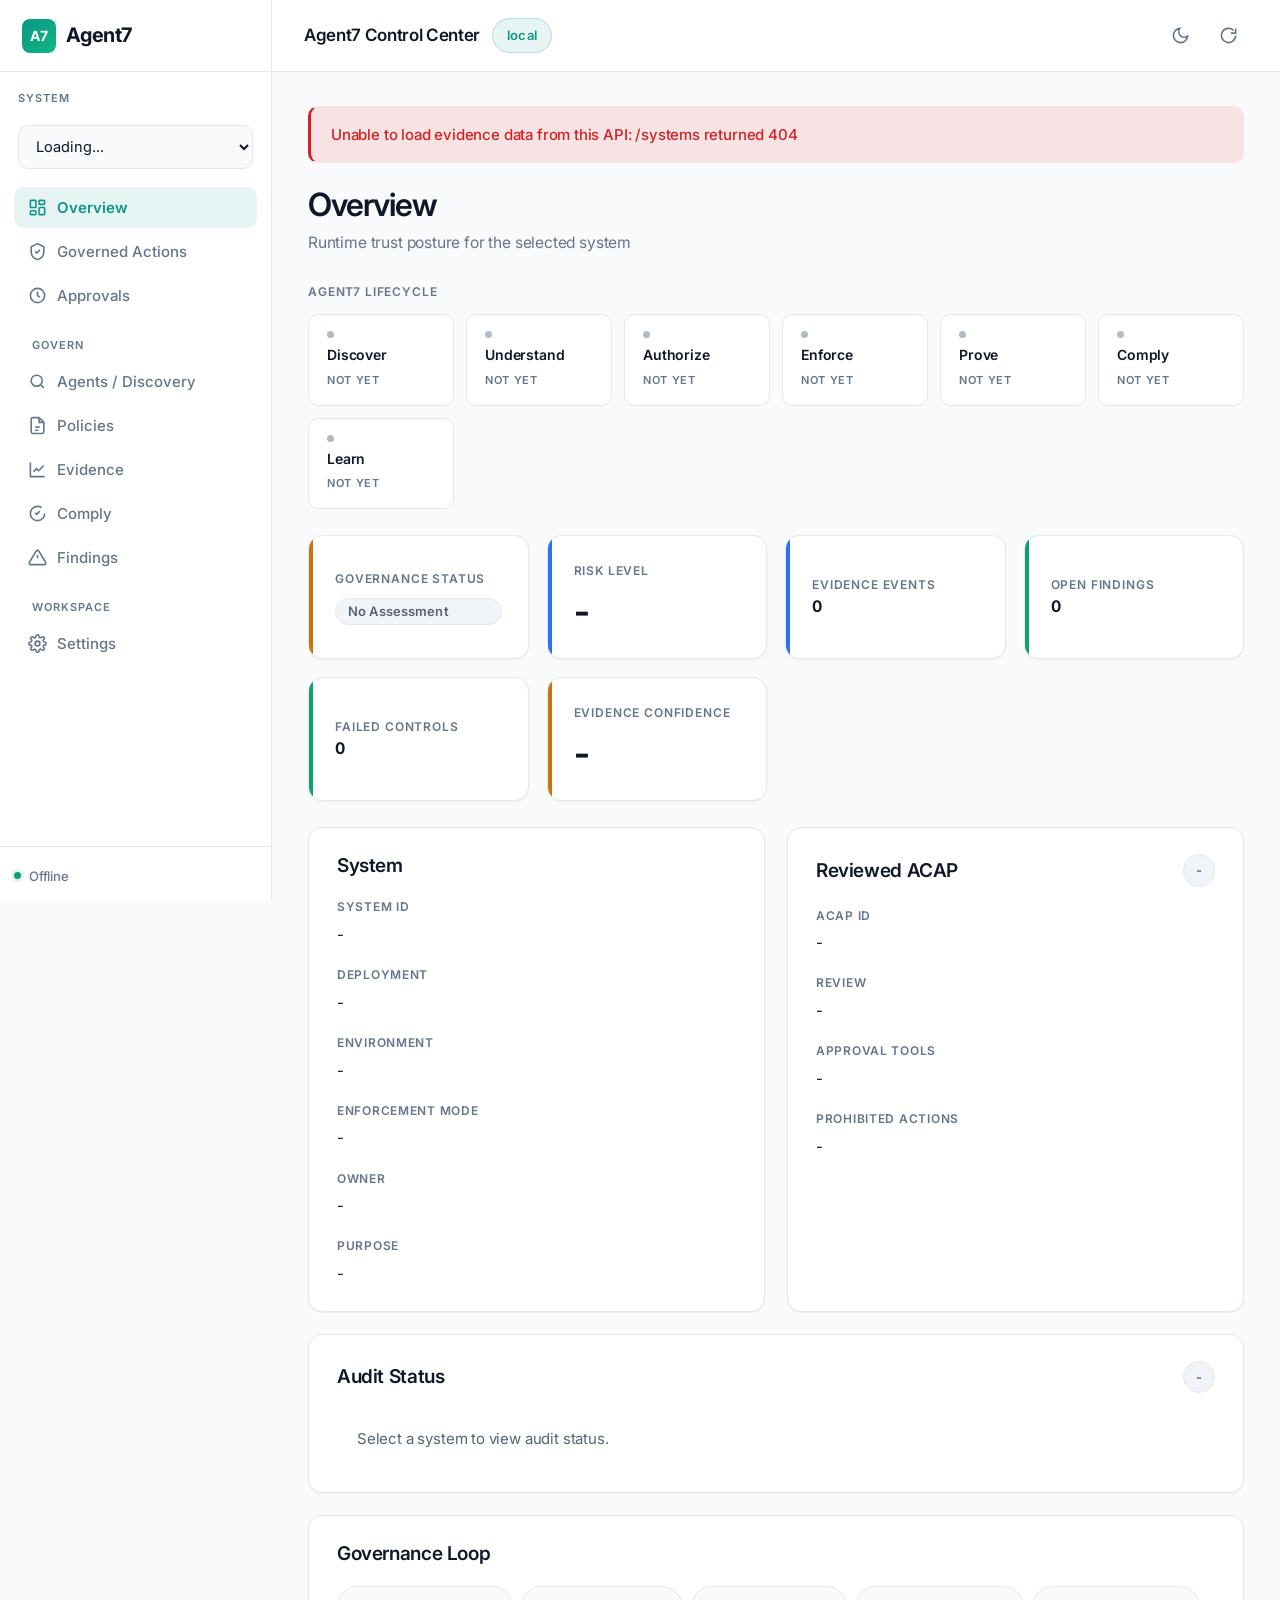
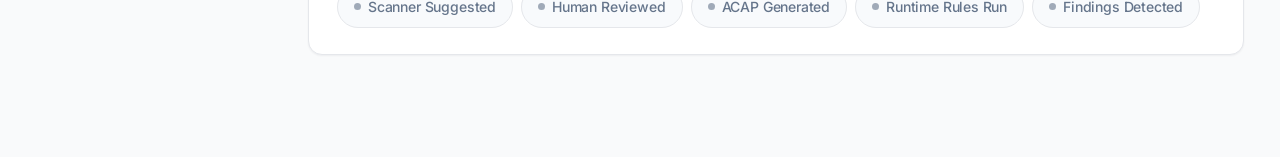
==== commit 833fb4d8: "working governance" ====
--- a/services/evidence_api/static/index.html
+++ b/services/evidence_api/static/index.html
@@ -135,6 +135,7 @@
                 <div><dt>System ID</dt><dd id="systemId">-</dd></div>
                 <div><dt>Deployment</dt><dd id="systemDeployment">-</dd></div>
                 <div><dt>Environment</dt><dd id="systemEnvironment">-</dd></div>
+                <div><dt>Enforcement Mode</dt><dd id="ovEnforcementMode">-</dd></div>
                 <div><dt>Owner</dt><dd id="systemOwner">-</dd></div>
                 <div class="wide"><dt>Purpose</dt><dd id="systemPurpose">-</dd></div>
               </dl>
@@ -301,6 +302,21 @@
 
 
           <div class="kpi-strip" id="actionKpis"></div>
+
+          <div class="card">
+            <div class="card-head">
+              <h2>Enforcement Mode</h2>
+              <span id="enforcementModeBadge" class="badge">-</span>
+            </div>
+            <p class="body-text muted">The effective mode is the stricter of what the SDK sends and the dashboard override, so this can tighten a system's posture but never switch enforcement off. A change applies to the governed app's next action, with no restart.</p>
+            <div class="risk-filters" id="enforcementModeControl">
+              <button type="button" class="filter-btn" data-mode="">SDK default</button>
+              <button type="button" class="filter-btn" data-mode="observe">Observe</button>
+              <button type="button" class="filter-btn" data-mode="shadow">Shadow</button>
+              <button type="button" class="filter-btn" data-mode="enforce">Enforce</button>
+            </div>
+            <p class="hint-text" id="enforcementModeHint"></p>
+          </div>
 
           <div class="card">
             <div class="card-head">
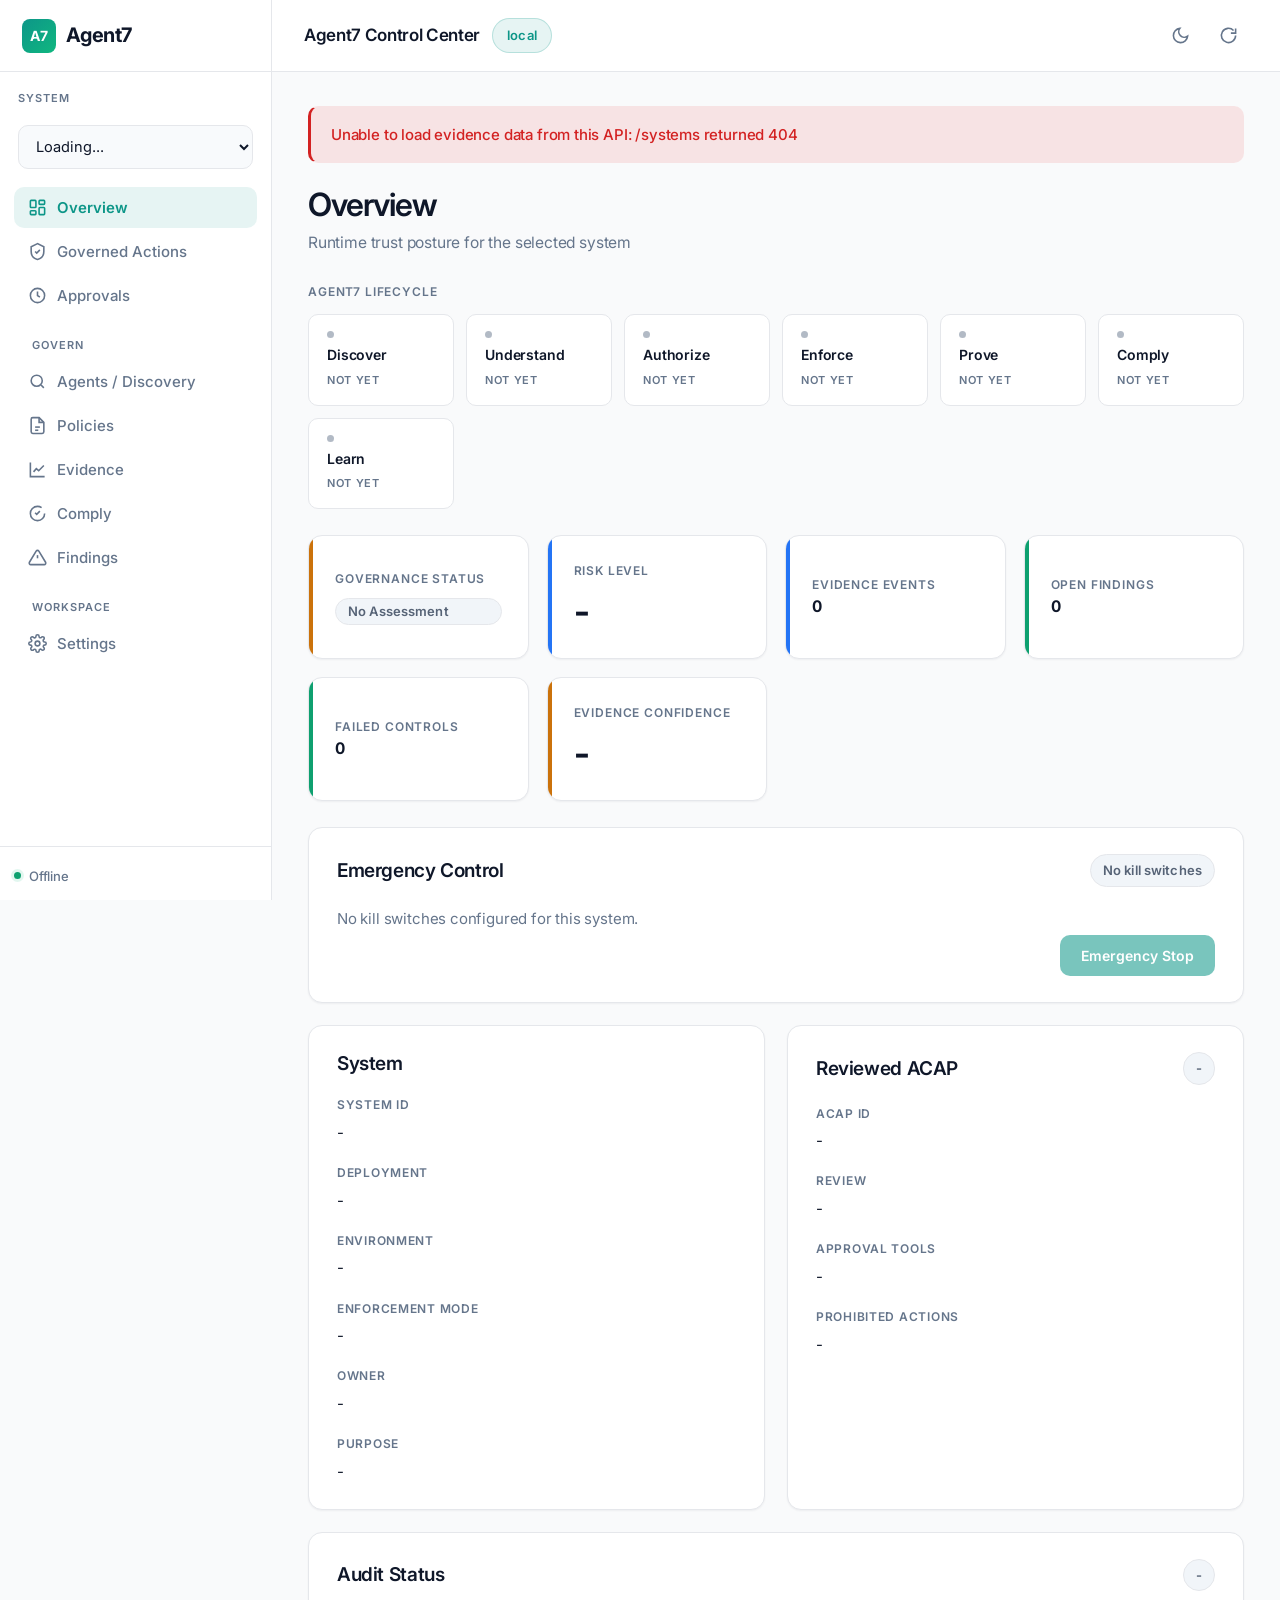
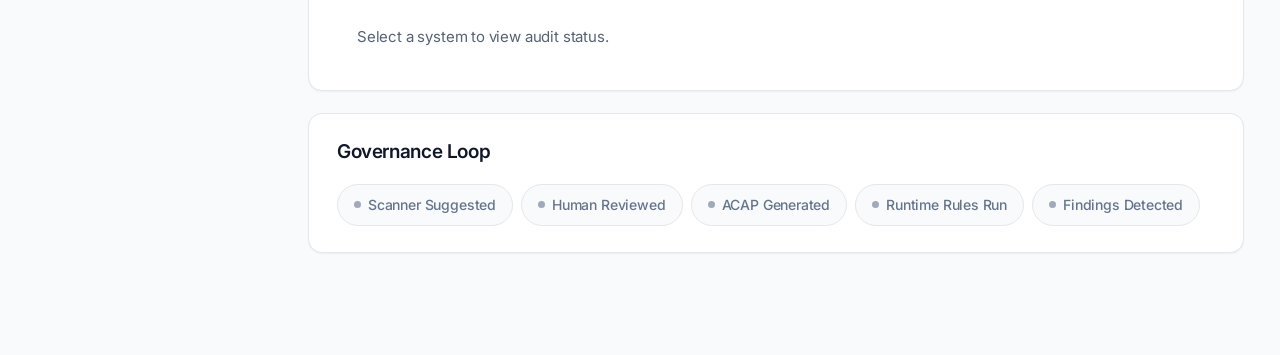
==== commit afc3c994: "Working agentgov post demov1" ====
--- a/services/evidence_api/static/index.html
+++ b/services/evidence_api/static/index.html
@@ -8,7 +8,7 @@
     <link rel="preconnect" href="https://fonts.googleapis.com" />
     <link rel="preconnect" href="https://fonts.gstatic.com" crossorigin />
     <link href="https://fonts.googleapis.com/css2?family=Inter:wght@400;500;600;700;800&display=swap" rel="stylesheet" />
-    <link rel="stylesheet" href="./styles.css" />
+    <link rel="stylesheet" href="./styles.css?v=20261003" />
     <script>
       // Resolve the theme before first paint so the page never flashes.
       (function () {
@@ -127,6 +127,18 @@
             <div class="kpi-card" id="kpiControlsCard"><span class="kpi-label">Failed Controls</span><strong id="kpiControls" class="kpi-number">-</strong><div class="kpi-icon" id="kpiControlsIcon"></div></div>
             <div class="kpi-card" id="kpiConfidenceCard"><span class="kpi-label">Evidence Confidence</span><span id="kpiConfidence" class="kpi-value">-</span><div class="kpi-icon" id="kpiConfidenceIcon"></div></div>
           </section>
+
+          <div class="card" id="emergencyControlCard">
+            <div class="card-head">
+              <h2>Emergency Control</h2>
+              <span id="emergencyBadge" class="badge">-</span>
+            </div>
+            <p class="body-text muted" id="emergencyText">Loading kill switch state...</p>
+            <div class="form-actions">
+              <button type="button" data-action="emergency-stop-toggle" id="emergencyToggleBtn" class="btn-primary">Emergency Stop</button>
+            </div>
+            <p class="result-text" id="emergencyResult" style="display:none"></p>
+          </div>
 
           <div class="card-grid-2">
             <div class="card">
@@ -437,7 +449,59 @@
           </div>
 
           <div class="card">
-            <div class="card-head"><h2>Latest Assessment</h2><span id="overallStatusBadge" class="badge">-</span></div>
+            <div class="card-head">
+              <h2>Assessment Inputs</h2>
+              <span class="hint-text">Declared context the scanner cannot infer</span>
+            </div>
+            <p class="body-text muted">Jurisdiction, use case and risk classification are human decisions. They supplement discovered evidence and change which frameworks are in scope.</p>
+            <div class="inputs-grid">
+              <label>Jurisdiction
+                <select id="inputJurisdiction" class="form-input">
+                  <option value="">None</option>
+                  <option value="EU">EU</option>
+                  <option value="US">US</option>
+                  <option value="India">India</option>
+                </select>
+              </label>
+              <label>Use case
+                <select id="inputUseCase" class="form-input">
+                  <option value="">Not declared</option>
+                  <option value="SkyQuery governed data/query assistant">SkyQuery governed data/query assistant</option>
+                  <option value="Aviation data assistant">Aviation data assistant</option>
+                  <option value="Finance">Finance</option>
+                  <option value="Healthcare">Healthcare</option>
+                  <option value="Demo">Demo</option>
+                </select>
+              </label>
+              <label>Data sensitivity
+                <select id="inputDataSensitivity" class="form-input">
+                  <option value="">Not declared</option>
+                  <option value="low">low</option>
+                  <option value="medium">medium</option>
+                  <option value="high">high</option>
+                </select>
+              </label>
+              <label class="checkbox-label">
+                <input type="checkbox" id="inputHighRisk" />
+                Treat as high-risk demo system
+              </label>
+            </div>
+            <div class="form-actions">
+              <button type="button" id="saveAssessmentInputsBtn" class="btn-primary">Save Inputs</button>
+              <button type="button" data-action="run-assessment" class="btn-secondary">Run Assessment</button>
+            </div>
+            <p class="result-text" id="assessmentInputsResult" style="display:none"></p>
+          </div>
+
+          <div class="card">
+            <div class="card-head">
+              <h2>Latest Assessment</h2>
+              <div class="card-head-actions">
+                <span id="overallStatusBadge" class="badge">-</span>
+                <button type="button" id="runAssessmentComplyBtn" data-action="run-assessment" class="btn-primary">Run Assessment</button>
+              </div>
+            </div>
+            <p class="result-text" id="runAssessmentResult" style="display:none"></p>
             <div id="assessmentContent">
               <dl class="meta-grid">
                 <div><dt>Assessment ID</dt><dd id="assessmentId">-</dd></div>
@@ -467,12 +531,26 @@
               </dl>
             </div>
             <div class="card">
-              <div class="card-head"><h2>Framework Applicability</h2></div>
+              <div class="card-head"><h2>Framework Applicability</h2><span class="hint-text">Select a row for detail</span></div>
               <div class="table-wrap">
                 <table class="gov-table" id="applicabilityTable"><thead><tr><th>Framework</th><th>Applicable</th><th>Reason</th></tr></thead><tbody id="applicabilityBody"></tbody></table>
               </div>
             </div>
           </div>
+
+          <div class="card" id="frameworkDetailCard">
+            <div class="card-head">
+              <h2 id="frameworkDetailName">Framework Detail</h2>
+              <span id="frameworkDetailBadge" class="badge">-</span>
+            </div>
+            <p class="body-text muted" id="frameworkDetailReason">Select a framework above to see why it applies.</p>
+            <div class="card-grid-2 nested">
+              <div class="subsection"><h3 id="frameworkWhyHeading">Why it applies</h3><ul id="frameworkWhy" class="action-list"></ul></div>
+              <div class="subsection"><h3>Evidence used</h3><ul id="frameworkEvidence" class="action-list"></ul></div>
+            </div>
+            <div class="subsection" id="frameworkControlSection" style="display:none"><h3>Runtime control evidence</h3><ul id="frameworkControlEvidence" class="action-list"></ul></div>
+            <div class="subsection"><h3>What would change this</h3><ul id="frameworkWouldChange" class="action-list"></ul></div>
+          </div>
         </div>
 
         <!-- ═══ Tab 7: Settings ═══ -->
@@ -485,7 +563,7 @@
             <div class="card-head"><h2>Actions</h2></div>
             <div class="settings-actions">
               <button type="button" id="demoResetBtn" class="btn-secondary">Reset Demo</button>
-              <button type="button" id="runAssessmentBtn" class="btn-primary">Run Assessment</button>
+              <button type="button" id="runAssessmentBtn" data-action="run-assessment" class="btn-primary">Run Assessment</button>
               <button type="button" id="exportReportBtn" class="btn-secondary">Export Report</button>
             </div>
           </div>
@@ -510,6 +588,6 @@
       </div>
     </div>
 
-    <script src="./app.js"></script>
+    <script src="./app.js?v=20261003"></script>
   </body>
 </html>
--- a/services/evidence_api/static/styles.css
+++ b/services/evidence_api/static/styles.css
@@ -384,6 +384,23 @@
   gap: 14px;
   flex-wrap: wrap;
   margin-bottom: 20px;
+}
+
+/* Groups a badge and an action button on the right of a card head. */
+.card-head-actions {
+  display: flex;
+  align-items: center;
+  gap: 12px;
+  flex-wrap: wrap;
+}
+.card-head-actions .btn-primary {
+  padding: 8px 16px;
+  font-size: 0.875rem;
+}
+.btn-primary:disabled,
+.btn-secondary:disabled {
+  opacity: 0.55;
+  cursor: not-allowed;
 }
 .card-head h2 { font-size: 1.1875rem; }
 
@@ -914,3 +931,33 @@
   color: var(--muted);
   margin-bottom: 12px;
 }
+
+
+/* Assessment Inputs card: declared context fields. */
+.inputs-grid {
+  display: grid;
+  grid-template-columns: repeat(auto-fit, minmax(220px, 1fr));
+  gap: 16px;
+  margin-bottom: 18px;
+}
+.inputs-grid label {
+  display: flex;
+  flex-direction: column;
+  gap: 6px;
+  font-size: 0.8125rem;
+  font-weight: 600;
+  color: var(--muted);
+  letter-spacing: 0.01em;
+}
+.inputs-grid label.checkbox-label {
+  flex-direction: row;
+  align-items: center;
+  gap: 10px;
+  font-weight: 500;
+  color: var(--text);
+}
+.inputs-grid .checkbox-label input {
+  width: 16px;
+  height: 16px;
+  accent-color: var(--primary);
+}
